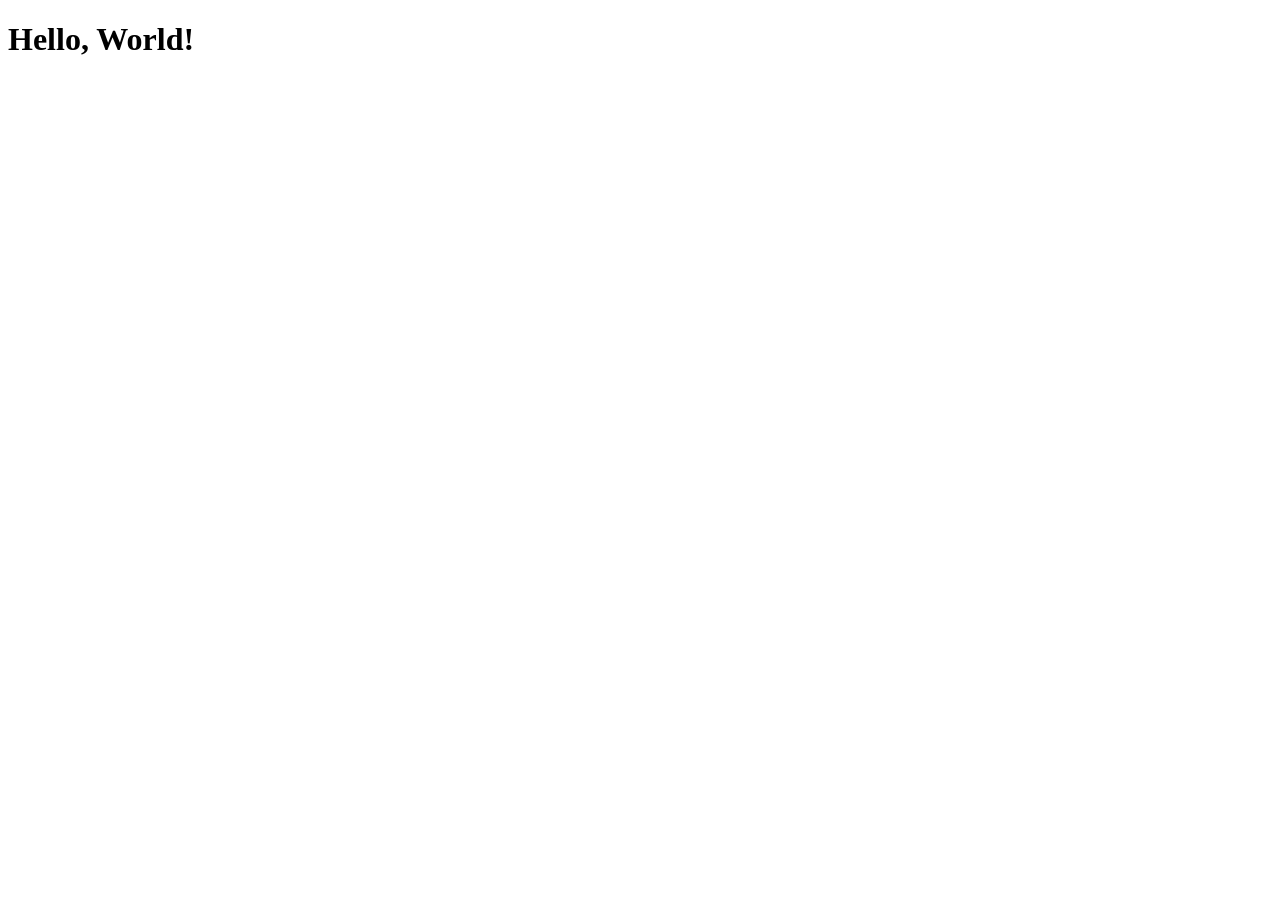
==== index.html @ c6763677 "commit" ====
<!DOCTYPE html>
<html lang="en">
<head>
    <meta charset="UTF-8">
    <meta name="viewport" content="width=device-width, initial-scale=1.0">
    <title>Document</title>
</head>
<body>

    <h1>Hello, World!</h1>
    
</body>
</html>
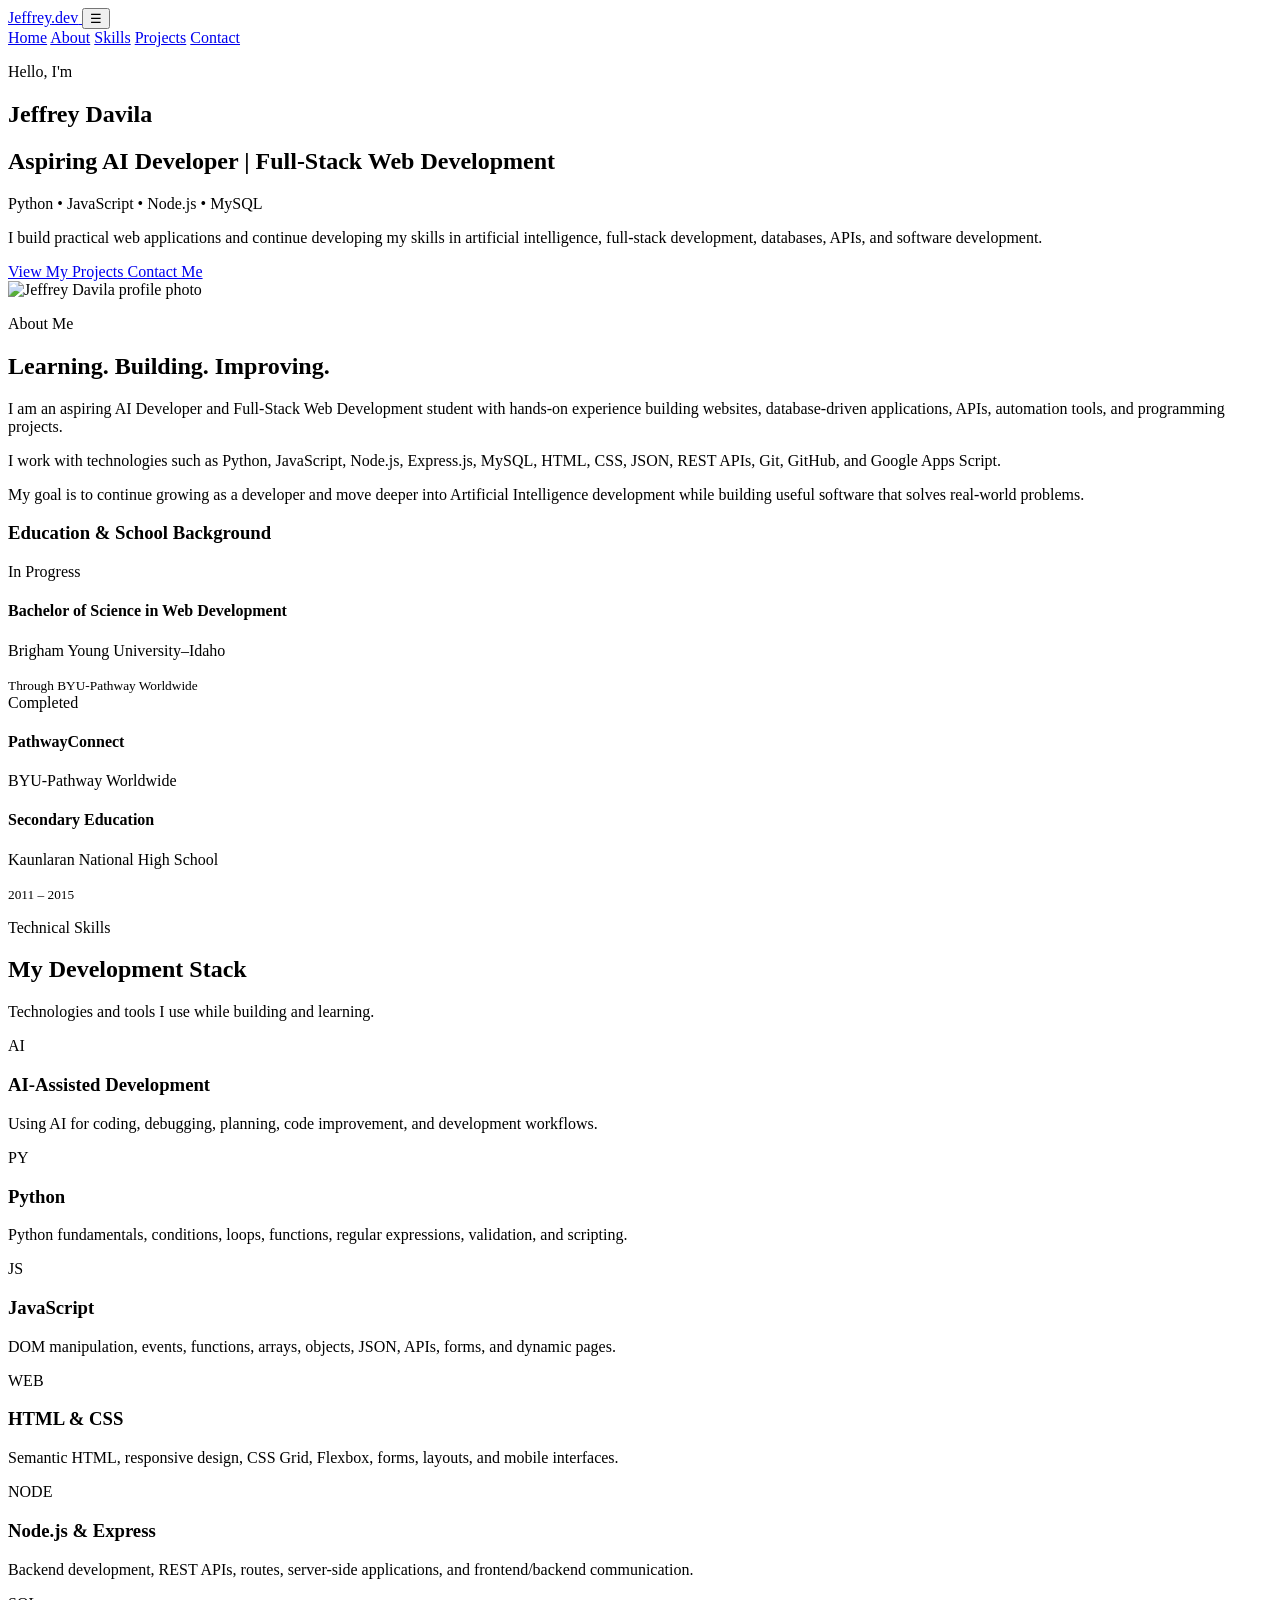
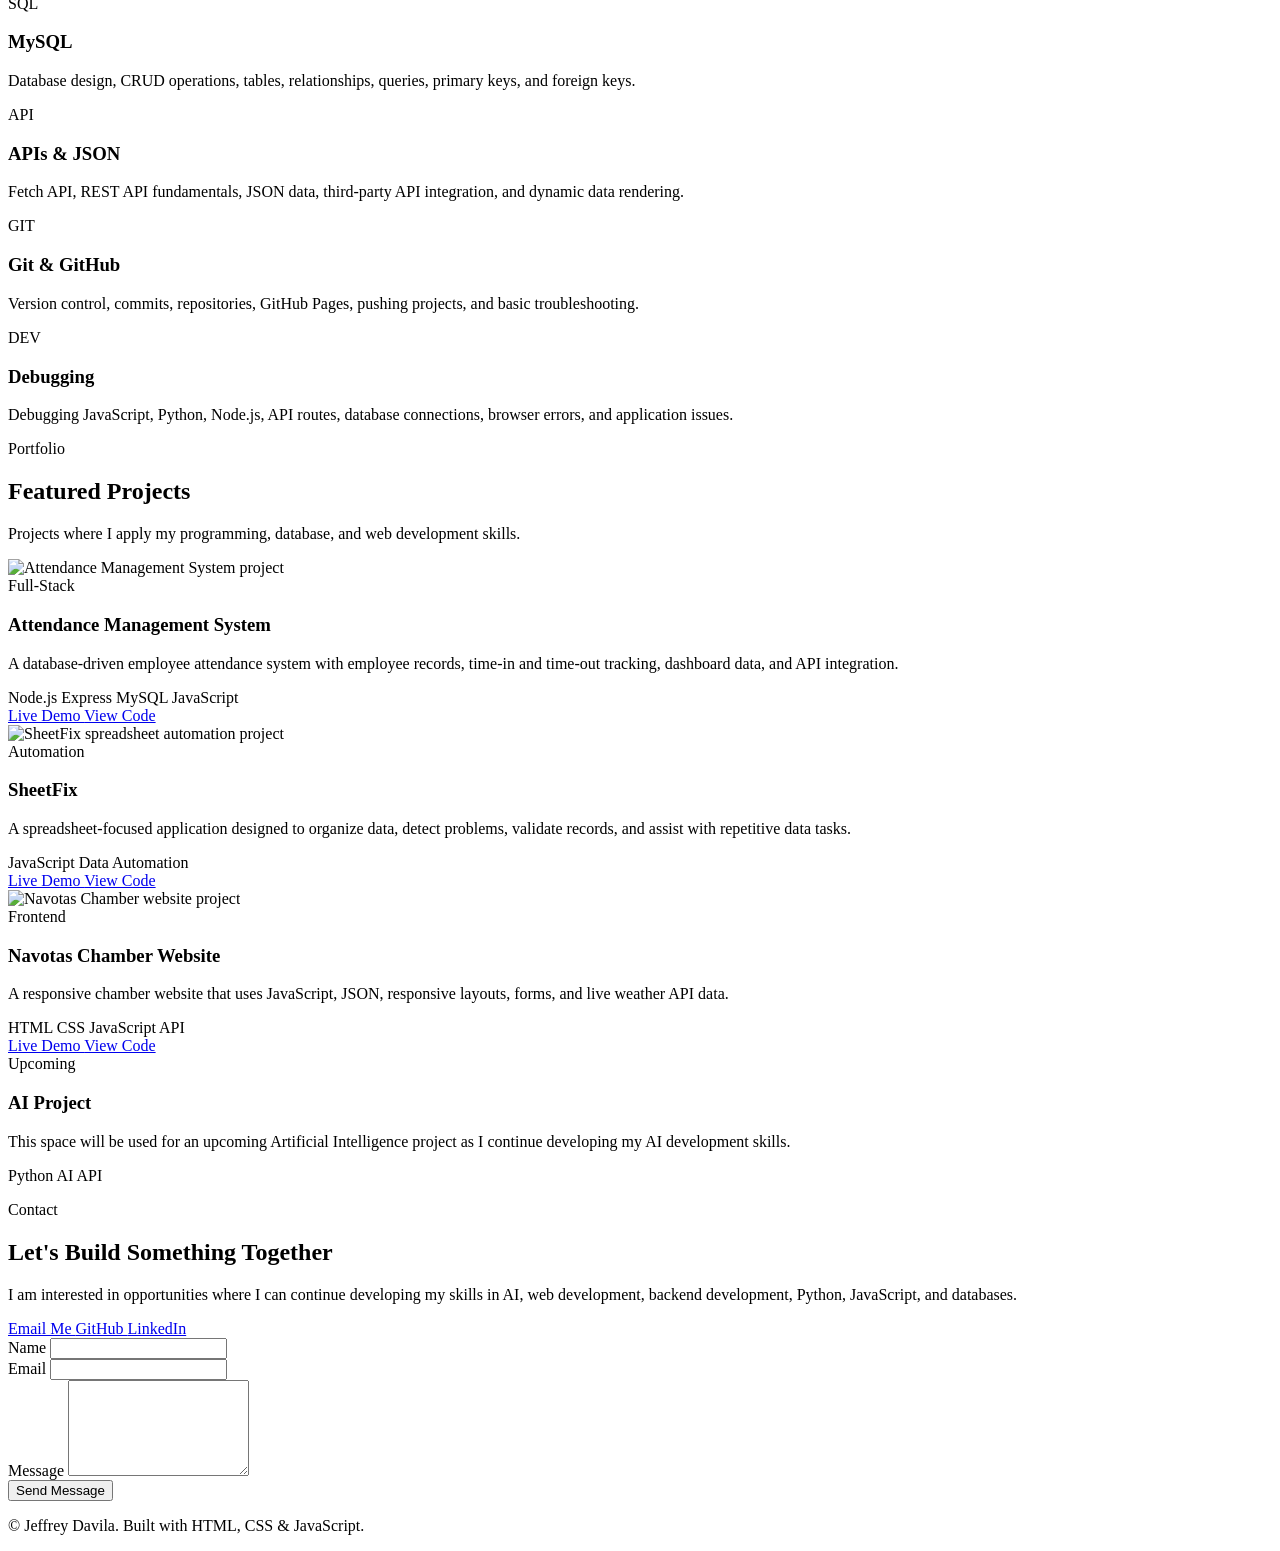
==== commit c5303d04: "Add initial MyProfile portfolio" ====
--- a/index.html
+++ b/index.html
@@ -3,11 +3,762 @@
 <head>
     <meta charset="UTF-8">
     <meta name="viewport" content="width=device-width, initial-scale=1.0">
-    <title>Document</title>
+
+    <title>Jeffrey Davila | AI & Full-Stack Developer Portfolio</title>
+
+    <meta
+        name="description"
+        content="Portfolio of Jeffrey Davila, an aspiring AI Developer and Full-Stack Web Developer working with Python, JavaScript, Node.js, and MySQL."
+    >
+
+    <meta name="author" content="Jeffrey Davila">
+
+    <link rel="stylesheet" href="styles/styles.css">
 </head>
+
 <body>
 
-    <h1>Hello, World!</h1>
-    
+    <!-- HEADER -->
+    <header class="site-header">
+        <div class="container nav-container">
+
+            <a href="#home" class="logo">
+                Jeffrey<span>.dev</span>
+            </a>
+
+            <button
+                class="menu-button"
+                id="menuButton"
+                aria-label="Open navigation menu"
+                aria-expanded="false"
+            >
+                ☰
+            </button>
+
+            <nav class="main-navigation" id="mainNavigation">
+                <a href="#home">Home</a>
+                <a href="#about">About</a>
+                <a href="#skills">Skills</a>
+                <a href="#projects">Projects</a>
+                <a href="#contact">Contact</a>
+            </nav>
+
+        </div>
+    </header>
+
+
+    <main>
+
+        <!-- HOME -->
+        <section class="hero" id="home">
+
+            <div class="container hero-container">
+
+                <div class="hero-content">
+
+                    <p class="hero-label">
+                        Hello, I'm
+                    </p>
+
+                    <h1>
+                        Jeffrey Davila
+                    </h1>
+
+                    <h2>
+                        Aspiring AI Developer
+                        <span>|</span>
+                        Full-Stack Web Development
+                    </h2>
+
+                    <p class="tech-headline">
+                        Python • JavaScript • Node.js • MySQL
+                    </p>
+
+                    <p class="hero-description">
+                        I build practical web applications and continue developing
+                        my skills in artificial intelligence, full-stack development,
+                        databases, APIs, and software development.
+                    </p>
+
+                    <div class="hero-buttons">
+
+                        <a href="#projects" class="btn btn-primary">
+                            View My Projects
+                        </a>
+
+                        <a href="#contact" class="btn btn-secondary">
+                            Contact Me
+                        </a>
+
+                    </div>
+
+                </div>
+
+
+                <div class="hero-image">
+
+                    <div class="profile-card">
+
+                        <img
+                            src="images/profile.webp"
+                            alt="Jeffrey Davila profile photo"
+                        >
+
+                    </div>
+
+                </div>
+
+            </div>
+
+        </section>
+
+
+        <!-- ABOUT -->
+        <section class="section" id="about">
+
+            <div class="container">
+
+                <div class="section-heading">
+
+                    <p class="section-label">
+                        About Me
+                    </p>
+
+                    <h2>
+                        Learning. Building. Improving.
+                    </h2>
+
+                </div>
+
+
+                <div class="about-grid">
+
+                    <div class="about-content">
+
+                        <p>
+                            I am an aspiring AI Developer and Full-Stack Web
+                            Development student with hands-on experience building
+                            websites, database-driven applications, APIs, automation
+                            tools, and programming projects.
+                        </p>
+
+                        <p>
+                            I work with technologies such as Python, JavaScript,
+                            Node.js, Express.js, MySQL, HTML, CSS, JSON, REST APIs,
+                            Git, GitHub, and Google Apps Script.
+                        </p>
+
+                        <p>
+                            My goal is to continue growing as a developer and move
+                            deeper into Artificial Intelligence development while
+                            building useful software that solves real-world problems.
+                        </p>
+
+                    </div>
+
+
+                    <!-- EDUCATION / SCHOOL BACKGROUND -->
+                    <div class="education-card">
+
+                        <h3>
+                            Education & School Background
+                        </h3>
+
+
+                        <article class="education-item">
+
+                            <span class="education-status">
+                                In Progress
+                            </span>
+
+                            <h4>
+                                Bachelor of Science in Web Development
+                            </h4>
+
+                            <p>
+                                Brigham Young University–Idaho
+                            </p>
+
+                            <small>
+                                Through BYU-Pathway Worldwide
+                            </small>
+
+                        </article>
+
+
+                        <article class="education-item">
+
+                            <span class="education-status completed">
+                                Completed
+                            </span>
+
+                            <h4>
+                                PathwayConnect
+                            </h4>
+
+                            <p>
+                                BYU-Pathway Worldwide
+                            </p>
+
+                        </article>
+
+
+                        <article class="education-item">
+
+                            <h4>
+                                Secondary Education
+                            </h4>
+
+                            <p>
+                                Kaunlaran National High School
+                            </p>
+
+                            <small>
+                                2011 – 2015
+                            </small>
+
+                        </article>
+
+                    </div>
+
+                </div>
+
+            </div>
+
+        </section>
+
+
+        <!-- SKILLS -->
+        <section class="section skills-section" id="skills">
+
+            <div class="container">
+
+                <div class="section-heading">
+
+                    <p class="section-label">
+                        Technical Skills
+                    </p>
+
+                    <h2>
+                        My Development Stack
+                    </h2>
+
+                    <p>
+                        Technologies and tools I use while building and learning.
+                    </p>
+
+                </div>
+
+
+                <div class="skills-grid">
+
+
+                    <article class="skill-card">
+
+                        <div class="skill-icon">
+                            AI
+                        </div>
+
+                        <h3>
+                            AI-Assisted Development
+                        </h3>
+
+                        <p>
+                            Using AI for coding, debugging, planning,
+                            code improvement, and development workflows.
+                        </p>
+
+                    </article>
+
+
+                    <article class="skill-card">
+
+                        <div class="skill-icon">
+                            PY
+                        </div>
+
+                        <h3>
+                            Python
+                        </h3>
+
+                        <p>
+                            Python fundamentals, conditions, loops,
+                            functions, regular expressions, validation,
+                            and scripting.
+                        </p>
+
+                    </article>
+
+
+                    <article class="skill-card">
+
+                        <div class="skill-icon">
+                            JS
+                        </div>
+
+                        <h3>
+                            JavaScript
+                        </h3>
+
+                        <p>
+                            DOM manipulation, events, functions, arrays,
+                            objects, JSON, APIs, forms, and dynamic pages.
+                        </p>
+
+                    </article>
+
+
+                    <article class="skill-card">
+
+                        <div class="skill-icon">
+                            WEB
+                        </div>
+
+                        <h3>
+                            HTML & CSS
+                        </h3>
+
+                        <p>
+                            Semantic HTML, responsive design, CSS Grid,
+                            Flexbox, forms, layouts, and mobile interfaces.
+                        </p>
+
+                    </article>
+
+
+                    <article class="skill-card">
+
+                        <div class="skill-icon">
+                            NODE
+                        </div>
+
+                        <h3>
+                            Node.js & Express
+                        </h3>
+
+                        <p>
+                            Backend development, REST APIs, routes,
+                            server-side applications, and frontend/backend
+                            communication.
+                        </p>
+
+                    </article>
+
+
+                    <article class="skill-card">
+
+                        <div class="skill-icon">
+                            SQL
+                        </div>
+
+                        <h3>
+                            MySQL
+                        </h3>
+
+                        <p>
+                            Database design, CRUD operations, tables,
+                            relationships, queries, primary keys, and
+                            foreign keys.
+                        </p>
+
+                    </article>
+
+
+                    <article class="skill-card">
+
+                        <div class="skill-icon">
+                            API
+                        </div>
+
+                        <h3>
+                            APIs & JSON
+                        </h3>
+
+                        <p>
+                            Fetch API, REST API fundamentals,
+                            JSON data, third-party API integration,
+                            and dynamic data rendering.
+                        </p>
+
+                    </article>
+
+
+                    <article class="skill-card">
+
+                        <div class="skill-icon">
+                            GIT
+                        </div>
+
+                        <h3>
+                            Git & GitHub
+                        </h3>
+
+                        <p>
+                            Version control, commits, repositories,
+                            GitHub Pages, pushing projects, and
+                            basic troubleshooting.
+                        </p>
+
+                    </article>
+
+
+                    <article class="skill-card">
+
+                        <div class="skill-icon">
+                            DEV
+                        </div>
+
+                        <h3>
+                            Debugging
+                        </h3>
+
+                        <p>
+                            Debugging JavaScript, Python, Node.js,
+                            API routes, database connections,
+                            browser errors, and application issues.
+                        </p>
+
+                    </article>
+
+                </div>
+
+            </div>
+
+        </section>
+
+
+        <!-- PROJECTS -->
+        <section class="section" id="projects">
+
+            <div class="container">
+
+                <div class="section-heading">
+
+                    <p class="section-label">
+                        Portfolio
+                    </p>
+
+                    <h2>
+                        Featured Projects
+                    </h2>
+
+                    <p>
+                        Projects where I apply my programming,
+                        database, and web development skills.
+                    </p>
+
+                </div>
+
+
+                <div class="projects-grid">
+
+
+                    <article class="project-card">
+
+                        <div class="project-image">
+
+                            <img
+                                src="images/projects/attendance.webp"
+                                alt="Attendance Management System project"
+                            >
+
+                        </div>
+
+                        <div class="project-content">
+
+                            <span class="project-type">
+                                Full-Stack
+                            </span>
+
+                            <h3>
+                                Attendance Management System
+                            </h3>
+
+                            <p>
+                                A database-driven employee attendance system
+                                with employee records, time-in and time-out
+                                tracking, dashboard data, and API integration.
+                            </p>
+
+                            <div class="project-tech">
+                                <span>Node.js</span>
+                                <span>Express</span>
+                                <span>MySQL</span>
+                                <span>JavaScript</span>
+                            </div>
+
+                            <div class="project-links">
+                                <a href="#" class="project-link">
+                                    Live Demo
+                                </a>
+
+                                <a href="#" class="project-link">
+                                    View Code
+                                </a>
+                            </div>
+
+                        </div>
+
+                    </article>
+
+
+                    <article class="project-card">
+
+                        <div class="project-image">
+
+                            <img
+                                src="images/projects/sheetfix.webp"
+                                alt="SheetFix spreadsheet automation project"
+                            >
+
+                        </div>
+
+                        <div class="project-content">
+
+                            <span class="project-type">
+                                Automation
+                            </span>
+
+                            <h3>
+                                SheetFix
+                            </h3>
+
+                            <p>
+                                A spreadsheet-focused application designed
+                                to organize data, detect problems, validate
+                                records, and assist with repetitive data tasks.
+                            </p>
+
+                            <div class="project-tech">
+                                <span>JavaScript</span>
+                                <span>Data</span>
+                                <span>Automation</span>
+                            </div>
+
+                            <div class="project-links">
+                                <a href="#" class="project-link">
+                                    Live Demo
+                                </a>
+
+                                <a href="#" class="project-link">
+                                    View Code
+                                </a>
+                            </div>
+
+                        </div>
+
+                    </article>
+
+
+                    <article class="project-card">
+
+                        <div class="project-image">
+
+                            <img
+                                src="images/projects/chamber.webp"
+                                alt="Navotas Chamber website project"
+                            >
+
+                        </div>
+
+                        <div class="project-content">
+
+                            <span class="project-type">
+                                Frontend
+                            </span>
+
+                            <h3>
+                                Navotas Chamber Website
+                            </h3>
+
+                            <p>
+                                A responsive chamber website that uses
+                                JavaScript, JSON, responsive layouts,
+                                forms, and live weather API data.
+                            </p>
+
+                            <div class="project-tech">
+                                <span>HTML</span>
+                                <span>CSS</span>
+                                <span>JavaScript</span>
+                                <span>API</span>
+                            </div>
+
+                            <div class="project-links">
+                                <a href="#" class="project-link">
+                                    Live Demo
+                                </a>
+
+                                <a href="#" class="project-link">
+                                    View Code
+                                </a>
+                            </div>
+
+                        </div>
+
+                    </article>
+
+
+                    <!-- FUTURE AI PROJECT -->
+                    <article class="project-card future-project">
+
+                        <div class="project-content">
+
+                            <span class="project-type">
+                                Upcoming
+                            </span>
+
+                            <h3>
+                                AI Project
+                            </h3>
+
+                            <p>
+                                This space will be used for an upcoming
+                                Artificial Intelligence project as I continue
+                                developing my AI development skills.
+                            </p>
+
+                            <div class="project-tech">
+                                <span>Python</span>
+                                <span>AI</span>
+                                <span>API</span>
+                            </div>
+
+                        </div>
+
+                    </article>
+
+                </div>
+
+            </div>
+
+        </section>
+
+
+        <!-- CONTACT -->
+        <section class="section contact-section" id="contact">
+
+            <div class="container">
+
+                <div class="contact-container">
+
+                    <div class="contact-info">
+
+                        <p class="section-label">
+                            Contact
+                        </p>
+
+                        <h2>
+                            Let's Build Something Together
+                        </h2>
+
+                        <p>
+                            I am interested in opportunities where I can
+                            continue developing my skills in AI,
+                            web development, backend development,
+                            Python, JavaScript, and databases.
+                        </p>
+
+                        <div class="contact-links">
+
+                            <a href="mailto:your-email@example.com">
+                                Email Me
+                            </a>
+
+                            <a href="#" target="_blank" rel="noopener">
+                                GitHub
+                            </a>
+
+                            <a href="#" target="_blank" rel="noopener">
+                                LinkedIn
+                            </a>
+
+                        </div>
+
+                    </div>
+
+
+                    <form class="contact-form" id="contactForm">
+
+                        <div class="form-group">
+
+                            <label for="name">
+                                Name
+                            </label>
+
+                            <input
+                                type="text"
+                                id="name"
+                                name="name"
+                                required
+                            >
+
+                        </div>
+
+
+                        <div class="form-group">
+
+                            <label for="email">
+                                Email
+                            </label>
+
+                            <input
+                                type="email"
+                                id="email"
+                                name="email"
+                                required
+                            >
+
+                        </div>
+
+
+                        <div class="form-group">
+
+                            <label for="message">
+                                Message
+                            </label>
+
+                            <textarea
+                                id="message"
+                                name="message"
+                                rows="6"
+                                required
+                            ></textarea>
+
+                        </div>
+
+
+                        <button type="submit" class="btn btn-primary">
+                            Send Message
+                        </button>
+
+                    </form>
+
+                </div>
+
+            </div>
+
+        </section>
+
+    </main>
+
+
+    <!-- FOOTER -->
+    <footer class="site-footer">
+
+        <div class="container footer-container">
+
+            <p>
+                © <span id="currentYear"></span> Jeffrey Davila.
+                Built with HTML, CSS & JavaScript.
+            </p>
+
+        </div>
+
+    </footer>
+
+
+    <script src="scripts/main.js"></script>
+
 </body>
 </html>
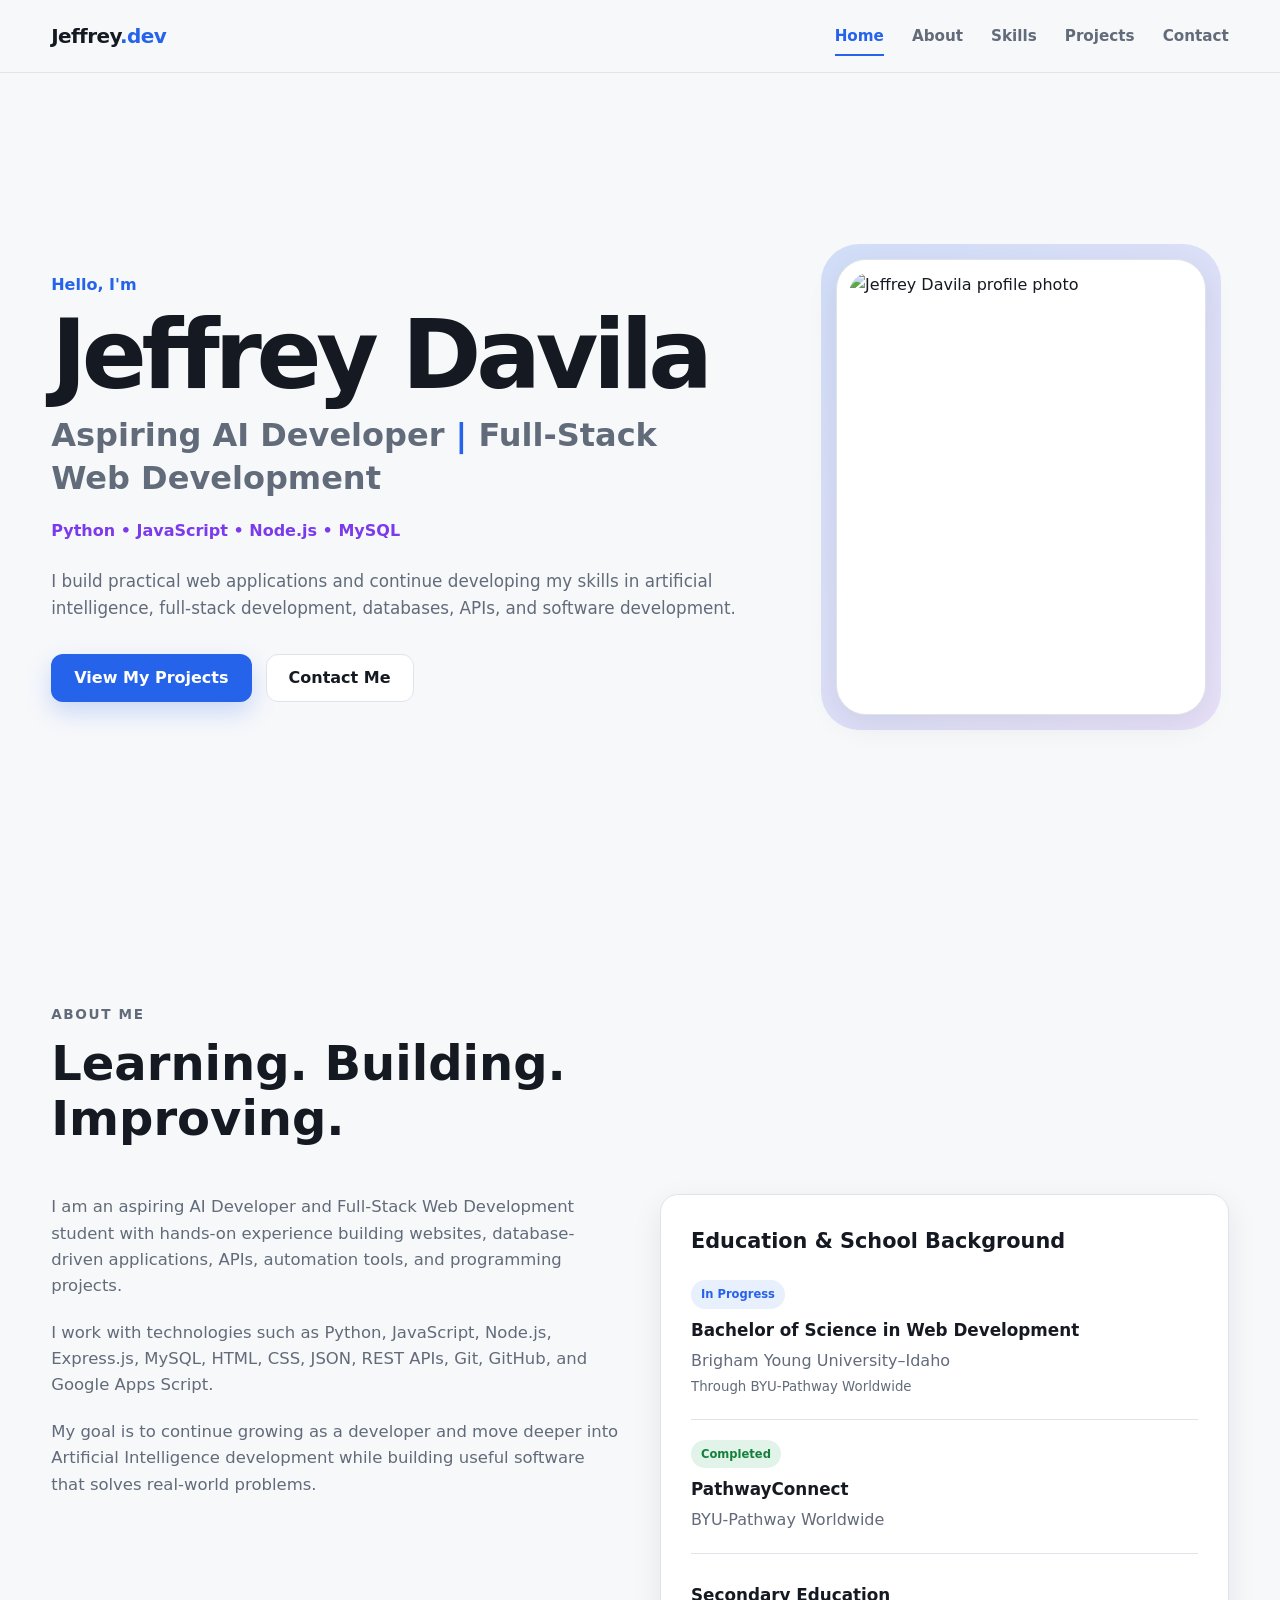
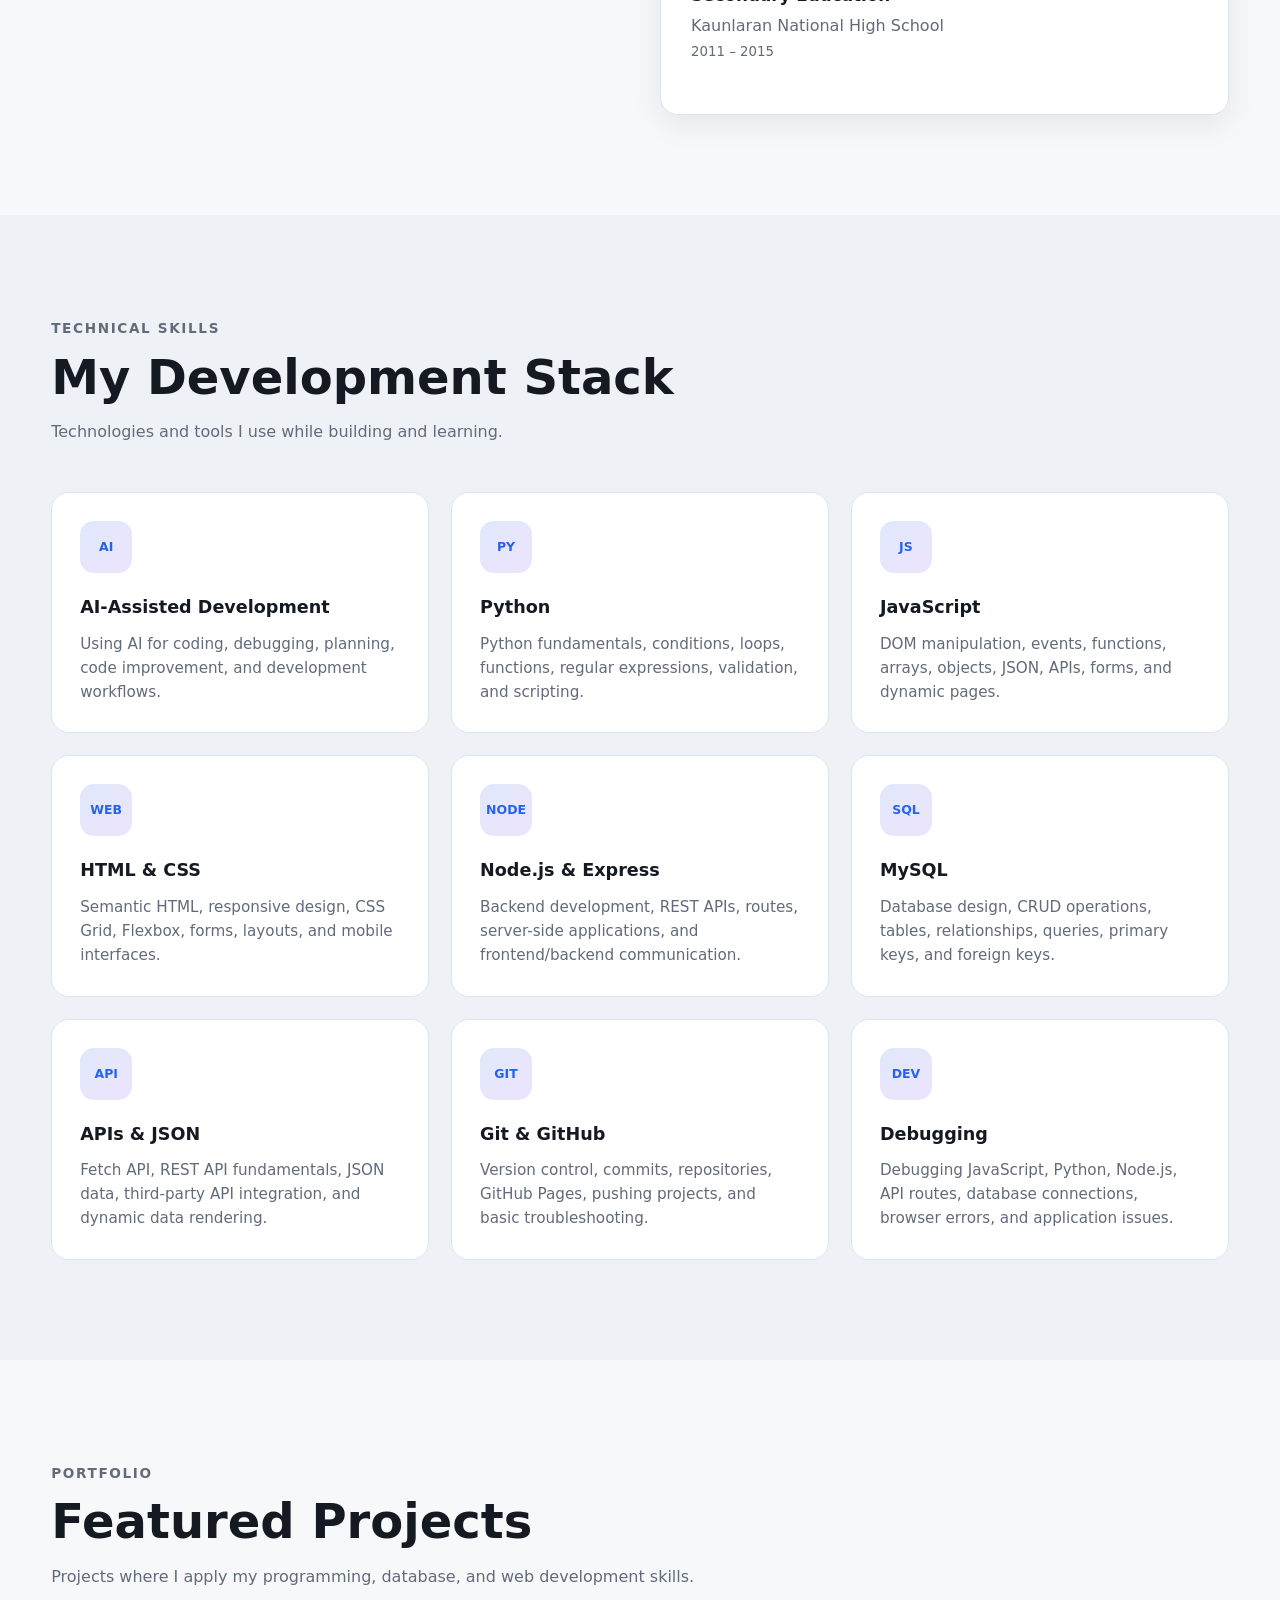
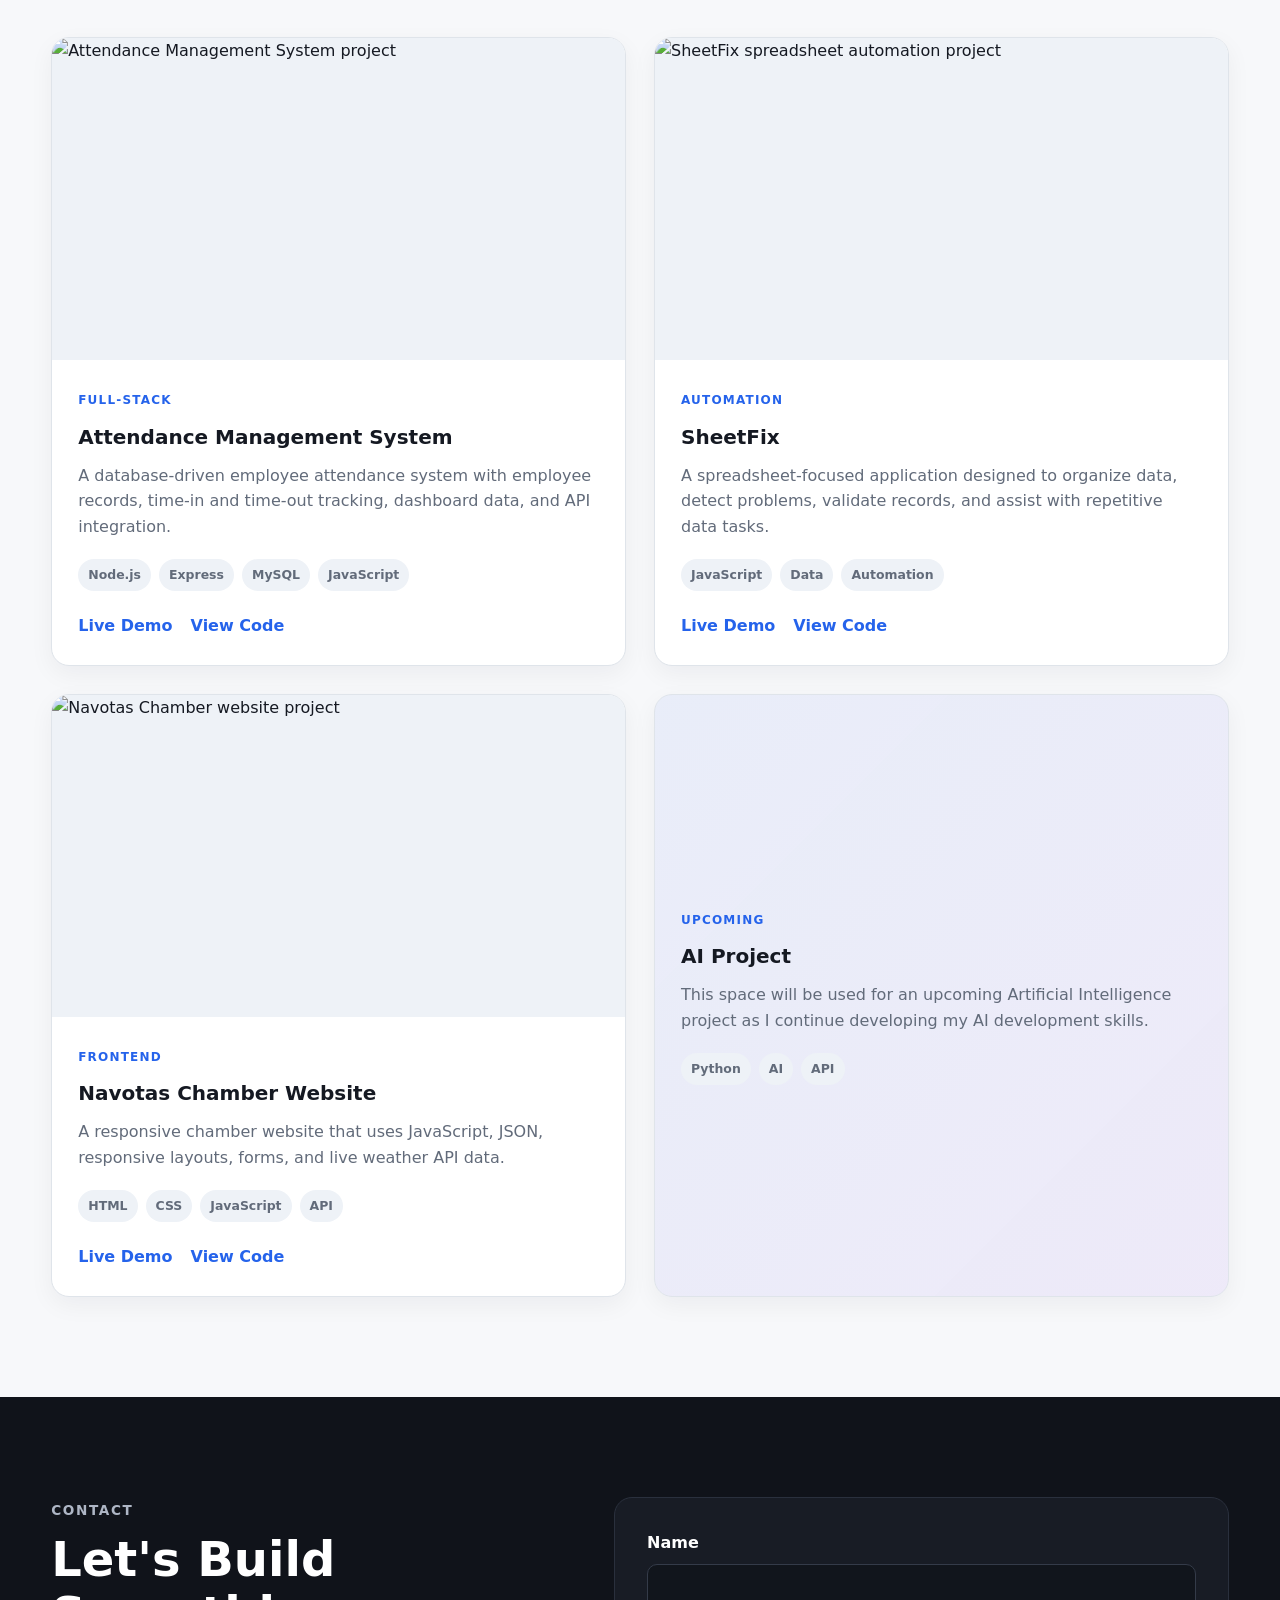
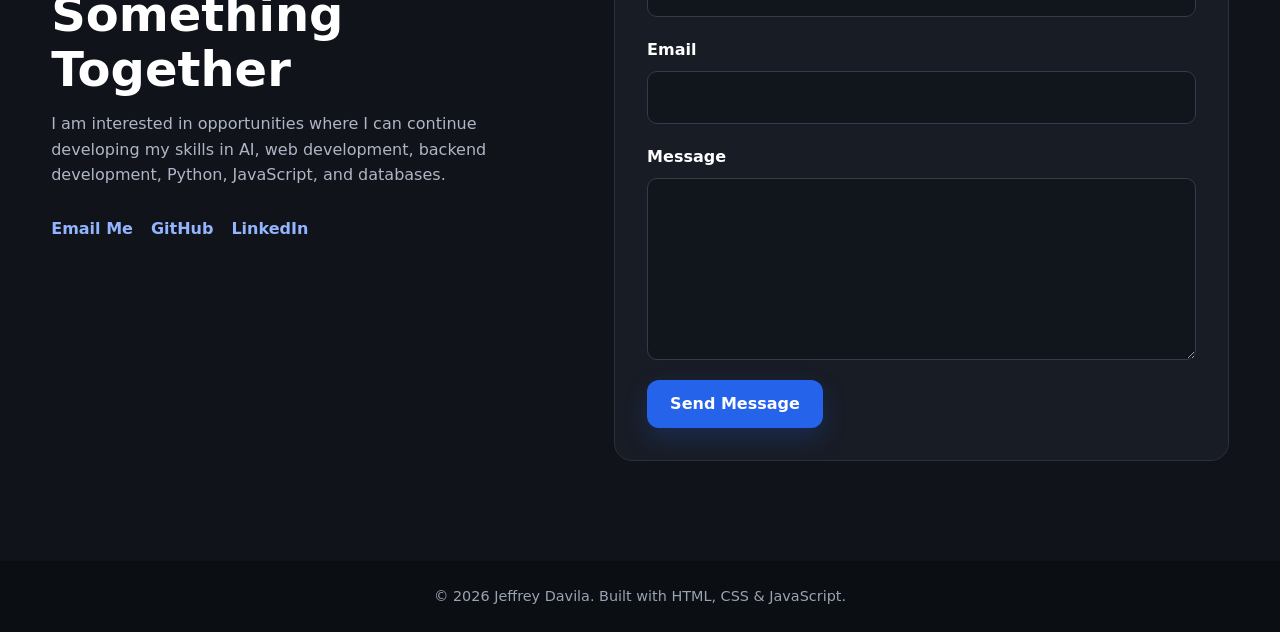
==== commit c72ed501: "Update portfolio homepage" ====
--- a/index.html
+++ b/index.html
@@ -100,7 +100,7 @@
                     <div class="profile-card">
 
                         <img
-                            src="images/profile.webp"
+                            src="images/myprofile.webp"
                             alt="Jeffrey Davila profile photo"
                         >
 
--- a/styles/styles.css
+++ b/styles/styles.css
@@ -0,0 +1,945 @@
+/* =========================================
+   MYPROFILE PORTFOLIO
+   Jeffrey Davila
+   ========================================= */
+
+:root {
+    --bg: #f7f8fa;
+    --surface: #ffffff;
+    --surface-soft: #eef2f7;
+
+    --text: #151922;
+    --text-soft: #626b7a;
+
+    --primary: #2563eb;
+    --primary-dark: #1d4ed8;
+    --accent: #7c3aed;
+
+    --border: #dfe4ea;
+
+    --shadow:
+        0 10px 30px rgba(15, 23, 42, 0.08);
+
+    --radius: 18px;
+
+    --max-width: 1180px;
+}
+
+
+/* =========================================
+   RESET
+   ========================================= */
+
+* {
+    box-sizing: border-box;
+    margin: 0;
+    padding: 0;
+}
+
+html {
+    scroll-behavior: smooth;
+}
+
+body {
+    font-family:
+        Inter,
+        system-ui,
+        -apple-system,
+        BlinkMacSystemFont,
+        "Segoe UI",
+        sans-serif;
+
+    background: var(--bg);
+    color: var(--text);
+    line-height: 1.6;
+}
+
+img {
+    display: block;
+    max-width: 100%;
+}
+
+a {
+    color: inherit;
+    text-decoration: none;
+}
+
+button,
+input,
+textarea {
+    font: inherit;
+}
+
+
+/* =========================================
+   GLOBAL
+   ========================================= */
+
+.container {
+    width: min(92%, var(--max-width));
+    margin-inline: auto;
+}
+
+.section {
+    padding: 100px 0;
+}
+
+.section-heading {
+    max-width: 720px;
+    margin-bottom: 48px;
+}
+
+.section-label {
+    display: inline-block;
+    margin-bottom: 10px;
+
+    color: var(--primary);
+
+    font-size: 0.85rem;
+    font-weight: 800;
+
+    letter-spacing: 0.12em;
+    text-transform: uppercase;
+}
+
+.section-heading h2,
+.contact-info h2 {
+    margin-bottom: 14px;
+
+    font-size: clamp(2rem, 4vw, 3rem);
+    line-height: 1.15;
+}
+
+.section-heading p,
+.contact-info p {
+    color: var(--text-soft);
+}
+
+
+/* =========================================
+   HEADER
+   ========================================= */
+
+.site-header {
+    position: sticky;
+    top: 0;
+    z-index: 1000;
+
+    background:
+        rgba(247, 248, 250, 0.92);
+
+    border-bottom: 1px solid var(--border);
+
+    backdrop-filter: blur(12px);
+}
+
+.nav-container {
+    min-height: 72px;
+
+    display: flex;
+    align-items: center;
+    justify-content: space-between;
+}
+
+.logo {
+    font-size: 1.25rem;
+    font-weight: 900;
+    letter-spacing: -0.03em;
+}
+
+.logo span {
+    color: var(--primary);
+}
+
+.main-navigation {
+    display: flex;
+    align-items: center;
+    gap: 28px;
+}
+
+.main-navigation a {
+    position: relative;
+
+    color: var(--text-soft);
+
+    font-size: 0.95rem;
+    font-weight: 700;
+
+    transition: 0.25s ease;
+}
+
+.main-navigation a:hover,
+.main-navigation a.active {
+    color: var(--primary);
+}
+
+.main-navigation a::after {
+    content: "";
+
+    position: absolute;
+    left: 0;
+    bottom: -8px;
+
+    width: 0;
+    height: 2px;
+
+    background: var(--primary);
+
+    transition: width 0.25s ease;
+}
+
+.main-navigation a:hover::after,
+.main-navigation a.active::after {
+    width: 100%;
+}
+
+.menu-button {
+    display: none;
+
+    border: 0;
+    background: transparent;
+
+    color: var(--text);
+
+    font-size: 1.8rem;
+
+    cursor: pointer;
+}
+
+
+/* =========================================
+   HERO
+   ========================================= */
+
+.hero {
+    min-height: calc(100vh - 72px);
+
+    display: flex;
+    align-items: center;
+
+    padding: 80px 0;
+}
+
+.hero-container {
+    display: grid;
+    grid-template-columns: 1.25fr 0.75fr;
+
+    align-items: center;
+    gap: 70px;
+}
+
+.hero-label {
+    margin-bottom: 10px;
+
+    color: var(--primary);
+
+    font-weight: 800;
+}
+
+.hero-content h1 {
+    margin-bottom: 12px;
+
+    font-size: clamp(3rem, 8vw, 6rem);
+    line-height: 0.98;
+
+    letter-spacing: -0.055em;
+}
+
+.hero-content h2 {
+    max-width: 800px;
+
+    color: var(--text-soft);
+
+    font-size: clamp(1.25rem, 3vw, 2rem);
+    line-height: 1.35;
+}
+
+.hero-content h2 span {
+    color: var(--primary);
+}
+
+.tech-headline {
+    margin-top: 18px;
+
+    color: var(--accent);
+
+    font-weight: 800;
+}
+
+.hero-description {
+    max-width: 700px;
+    margin-top: 24px;
+
+    color: var(--text-soft);
+
+    font-size: 1.05rem;
+}
+
+.hero-buttons {
+    display: flex;
+    flex-wrap: wrap;
+    gap: 14px;
+
+    margin-top: 32px;
+}
+
+
+/* =========================================
+   BUTTONS
+   ========================================= */
+
+.btn {
+    min-height: 48px;
+
+    display: inline-flex;
+    align-items: center;
+    justify-content: center;
+
+    padding: 0 22px;
+
+    border: 1px solid transparent;
+    border-radius: 12px;
+
+    font-weight: 800;
+
+    transition:
+        transform 0.2s ease,
+        box-shadow 0.2s ease,
+        background 0.2s ease;
+}
+
+.btn:hover {
+    transform: translateY(-2px);
+}
+
+.btn-primary {
+    background: var(--primary);
+    color: white;
+
+    box-shadow:
+        0 10px 25px rgba(37, 99, 235, 0.22);
+}
+
+.btn-primary:hover {
+    background: var(--primary-dark);
+}
+
+.btn-secondary {
+    background: var(--surface);
+    border-color: var(--border);
+}
+
+.btn-secondary:hover {
+    box-shadow: var(--shadow);
+}
+
+
+/* =========================================
+   PROFILE
+   ========================================= */
+
+.hero-image {
+    display: flex;
+    justify-content: center;
+}
+
+.profile-card {
+    position: relative;
+
+    width: min(100%, 370px);
+
+    padding: 12px;
+
+    border: 1px solid var(--border);
+    border-radius: 30px;
+
+    background: var(--surface);
+
+    box-shadow: var(--shadow);
+}
+
+.profile-card::before {
+    content: "";
+
+    position: absolute;
+    inset: -16px;
+    z-index: -1;
+
+    border-radius: 38px;
+
+    background:
+        linear-gradient(
+            135deg,
+            rgba(37, 99, 235, 0.18),
+            rgba(124, 58, 237, 0.12)
+        );
+}
+
+.profile-card img {
+    width: 100%;
+    aspect-ratio: 4 / 5;
+
+    object-fit: cover;
+
+    border-radius: 22px;
+}
+
+
+/* =========================================
+   ABOUT
+   ========================================= */
+
+.about-grid {
+    display: grid;
+    grid-template-columns: 1fr 1fr;
+
+    gap: 40px;
+    align-items: start;
+}
+
+.about-content {
+    display: grid;
+    gap: 20px;
+}
+
+.about-content p {
+    color: var(--text-soft);
+
+    font-size: 1.03rem;
+}
+
+.education-card {
+    padding: 30px;
+
+    background: var(--surface);
+
+    border: 1px solid var(--border);
+    border-radius: var(--radius);
+
+    box-shadow: var(--shadow);
+}
+
+.education-card > h3 {
+    margin-bottom: 22px;
+
+    font-size: 1.3rem;
+}
+
+.education-item {
+    padding: 20px 0;
+
+    border-top: 1px solid var(--border);
+}
+
+.education-item:first-of-type {
+    border-top: 0;
+    padding-top: 0;
+}
+
+.education-item h4 {
+    margin: 8px 0 4px;
+
+    font-size: 1.05rem;
+}
+
+.education-item p {
+    color: var(--text-soft);
+}
+
+.education-item small {
+    color: var(--text-soft);
+}
+
+.education-status {
+    display: inline-block;
+
+    padding: 5px 10px;
+
+    border-radius: 999px;
+
+    background: rgba(37, 99, 235, 0.1);
+    color: var(--primary);
+
+    font-size: 0.72rem;
+    font-weight: 800;
+}
+
+.education-status.completed {
+    background: rgba(22, 163, 74, 0.12);
+    color: #15803d;
+}
+
+
+/* =========================================
+   SKILLS
+   ========================================= */
+
+.skills-section {
+    background: var(--surface-soft);
+}
+
+.skills-grid {
+    display: grid;
+    grid-template-columns:
+        repeat(3, minmax(0, 1fr));
+
+    gap: 22px;
+}
+
+.skill-card {
+    padding: 28px;
+
+    background: var(--surface);
+
+    border: 1px solid var(--border);
+    border-radius: var(--radius);
+
+    transition:
+        transform 0.25s ease,
+        box-shadow 0.25s ease,
+        border-color 0.25s ease;
+}
+
+.skill-card:hover {
+    transform: translateY(-5px);
+
+    border-color: rgba(37, 99, 235, 0.4);
+
+    box-shadow: var(--shadow);
+}
+
+.skill-icon {
+    width: 52px;
+    height: 52px;
+
+    display: grid;
+    place-items: center;
+
+    margin-bottom: 20px;
+
+    border-radius: 14px;
+
+    background:
+        linear-gradient(
+            135deg,
+            rgba(37, 99, 235, 0.14),
+            rgba(124, 58, 237, 0.14)
+        );
+
+    color: var(--primary);
+
+    font-size: 0.78rem;
+    font-weight: 900;
+}
+
+.skill-card h3 {
+    margin-bottom: 10px;
+
+    font-size: 1.1rem;
+}
+
+.skill-card p {
+    color: var(--text-soft);
+
+    font-size: 0.95rem;
+}
+
+
+/* =========================================
+   PROJECTS
+   ========================================= */
+
+.projects-grid {
+    display: grid;
+    grid-template-columns:
+        repeat(2, minmax(0, 1fr));
+
+    gap: 28px;
+}
+
+.project-card {
+    overflow: hidden;
+
+    background: var(--surface);
+
+    border: 1px solid var(--border);
+    border-radius: var(--radius);
+
+    box-shadow:
+        0 8px 24px rgba(15, 23, 42, 0.05);
+
+    transition:
+        transform 0.25s ease,
+        box-shadow 0.25s ease;
+}
+
+.project-card:hover {
+    transform: translateY(-5px);
+
+    box-shadow: var(--shadow);
+}
+
+.project-image {
+    overflow: hidden;
+
+    background: var(--surface-soft);
+}
+
+.project-image img {
+    width: 100%;
+    aspect-ratio: 16 / 9;
+
+    object-fit: cover;
+
+    transition: transform 0.35s ease;
+}
+
+.project-card:hover .project-image img {
+    transform: scale(1.025);
+}
+
+.project-content {
+    padding: 26px;
+}
+
+.project-type {
+    display: inline-block;
+
+    margin-bottom: 10px;
+
+    color: var(--primary);
+
+    font-size: 0.75rem;
+    font-weight: 900;
+
+    text-transform: uppercase;
+    letter-spacing: 0.1em;
+}
+
+.project-content h3 {
+    margin-bottom: 10px;
+
+    font-size: 1.25rem;
+}
+
+.project-content p {
+    color: var(--text-soft);
+}
+
+.project-tech {
+    display: flex;
+    flex-wrap: wrap;
+    gap: 8px;
+
+    margin-top: 20px;
+}
+
+.project-tech span {
+    padding: 6px 10px;
+
+    background: var(--surface-soft);
+
+    border-radius: 999px;
+
+    color: var(--text-soft);
+
+    font-size: 0.78rem;
+    font-weight: 700;
+}
+
+.project-links {
+    display: flex;
+    gap: 18px;
+
+    margin-top: 22px;
+}
+
+.project-link {
+    color: var(--primary);
+
+    font-weight: 800;
+}
+
+.project-link:hover {
+    text-decoration: underline;
+}
+
+.future-project {
+    min-height: 300px;
+
+    display: flex;
+    align-items: center;
+
+    background:
+        linear-gradient(
+            135deg,
+            rgba(37, 99, 235, 0.07),
+            rgba(124, 58, 237, 0.08)
+        );
+}
+
+
+/* =========================================
+   CONTACT
+   ========================================= */
+
+.contact-section {
+    background: #10131a;
+    color: white;
+}
+
+.contact-container {
+    display: grid;
+    grid-template-columns: 0.9fr 1.1fr;
+
+    gap: 60px;
+    align-items: start;
+}
+
+.contact-info p {
+    color: #aeb6c5;
+}
+
+.contact-links {
+    display: flex;
+    flex-wrap: wrap;
+    gap: 18px;
+
+    margin-top: 28px;
+}
+
+.contact-links a {
+    color: #93b4ff;
+
+    font-weight: 800;
+}
+
+.contact-links a:hover {
+    color: white;
+}
+
+.contact-form {
+    padding: 32px;
+
+    background: #181c25;
+
+    border: 1px solid #2a303d;
+    border-radius: var(--radius);
+}
+
+.form-group {
+    display: grid;
+    gap: 8px;
+
+    margin-bottom: 20px;
+}
+
+.form-group label {
+    font-weight: 700;
+}
+
+.form-group input,
+.form-group textarea {
+    width: 100%;
+
+    padding: 13px 14px;
+
+    border: 1px solid #343b49;
+    border-radius: 10px;
+
+    background: #11151c;
+    color: white;
+
+    outline: none;
+}
+
+.form-group input:focus,
+.form-group textarea:focus {
+    border-color: #6592ff;
+
+    box-shadow:
+        0 0 0 3px rgba(37, 99, 235, 0.16);
+}
+
+.form-group textarea {
+    resize: vertical;
+}
+
+
+/* =========================================
+   FOOTER
+   ========================================= */
+
+.site-footer {
+    padding: 24px 0;
+
+    background: #0b0e13;
+    color: #9aa3b2;
+
+    text-align: center;
+}
+
+.footer-container {
+    font-size: 0.9rem;
+}
+
+
+/* =========================================
+   SCROLL ANIMATION
+   ========================================= */
+
+.reveal {
+    opacity: 0;
+    transform: translateY(24px);
+
+    transition:
+        opacity 0.6s ease,
+        transform 0.6s ease;
+}
+
+.reveal.visible {
+    opacity: 1;
+    transform: translateY(0);
+}
+
+
+/* =========================================
+   TABLET
+   ========================================= */
+
+@media (max-width: 900px) {
+
+    .hero-container,
+    .about-grid,
+    .contact-container {
+        grid-template-columns: 1fr;
+    }
+
+    .hero-content {
+        order: 1;
+    }
+
+    .hero-image {
+        order: 2;
+    }
+
+    .skills-grid {
+        grid-template-columns:
+            repeat(2, minmax(0, 1fr));
+    }
+
+    .projects-grid {
+        grid-template-columns: 1fr;
+    }
+
+    .hero-image {
+        justify-content: flex-start;
+    }
+
+    .profile-card {
+        max-width: 320px;
+    }
+}
+
+
+/* =========================================
+   MOBILE NAVIGATION
+   ========================================= */
+
+@media (max-width: 720px) {
+
+    .section {
+        padding: 75px 0;
+    }
+
+    .menu-button {
+        display: block;
+    }
+
+    .main-navigation {
+        position: absolute;
+
+        top: 72px;
+        left: 0;
+        right: 0;
+
+        display: none;
+        flex-direction: column;
+        align-items: stretch;
+
+        gap: 0;
+
+        padding: 12px 4% 18px;
+
+        background: var(--surface);
+
+        border-bottom: 1px solid var(--border);
+
+        box-shadow:
+            0 14px 30px rgba(15, 23, 42, 0.08);
+    }
+
+    .main-navigation.open {
+        display: flex;
+    }
+
+    .main-navigation a {
+        padding: 13px 4px;
+    }
+
+    .main-navigation a::after {
+        display: none;
+    }
+
+    .hero {
+        min-height: auto;
+
+        padding: 70px 0;
+    }
+
+    .hero-container {
+        gap: 45px;
+    }
+
+    .hero-content h1 {
+        font-size: clamp(2.7rem, 15vw, 4.5rem);
+    }
+
+    .hero-buttons {
+        flex-direction: column;
+    }
+
+    .btn {
+        width: 100%;
+    }
+
+    .skills-grid {
+        grid-template-columns: 1fr;
+    }
+
+    .contact-form {
+        padding: 24px;
+    }
+}
+
+
+/* =========================================
+   SMALL MOBILE
+   ========================================= */
+
+@media (max-width: 480px) {
+
+    .container {
+        width: min(90%, var(--max-width));
+    }
+
+    .hero-content h2 {
+        font-size: 1.2rem;
+    }
+
+    .education-card,
+    .skill-card,
+    .project-content {
+        padding: 22px;
+    }
+}
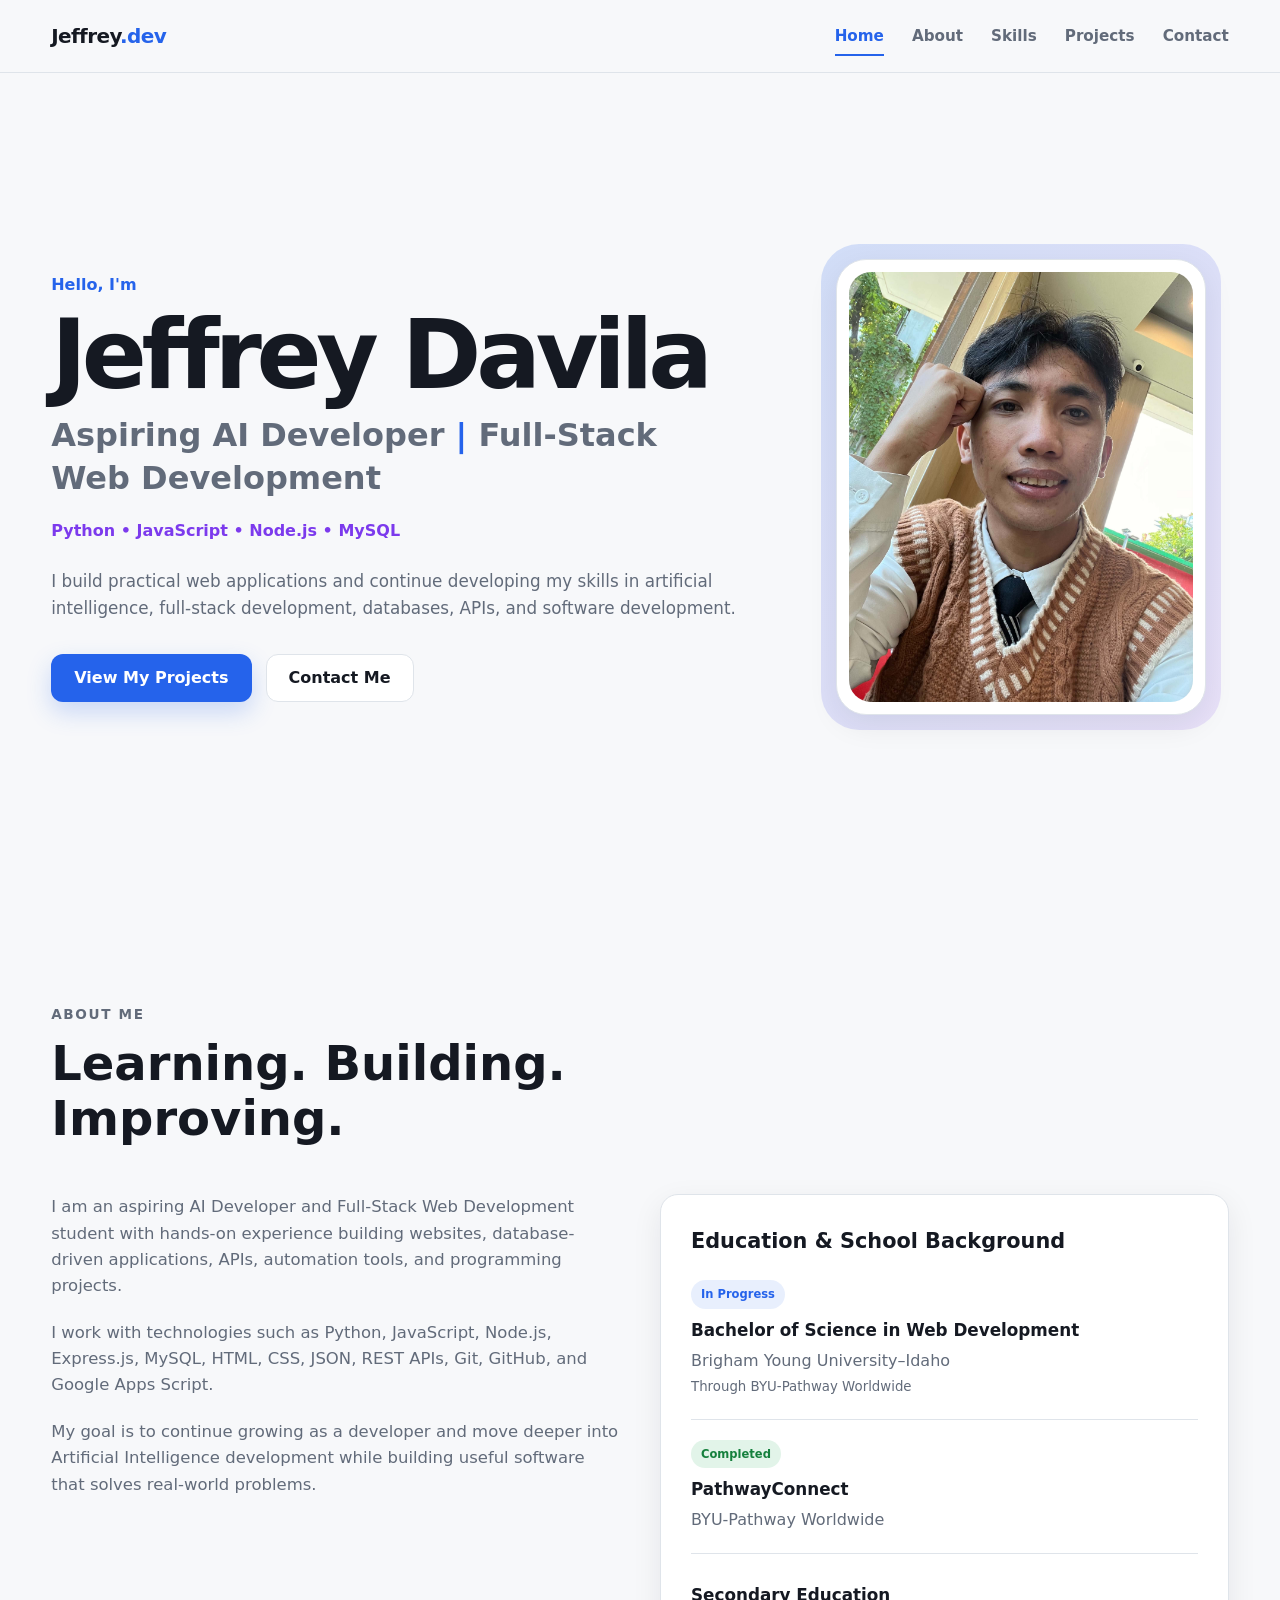
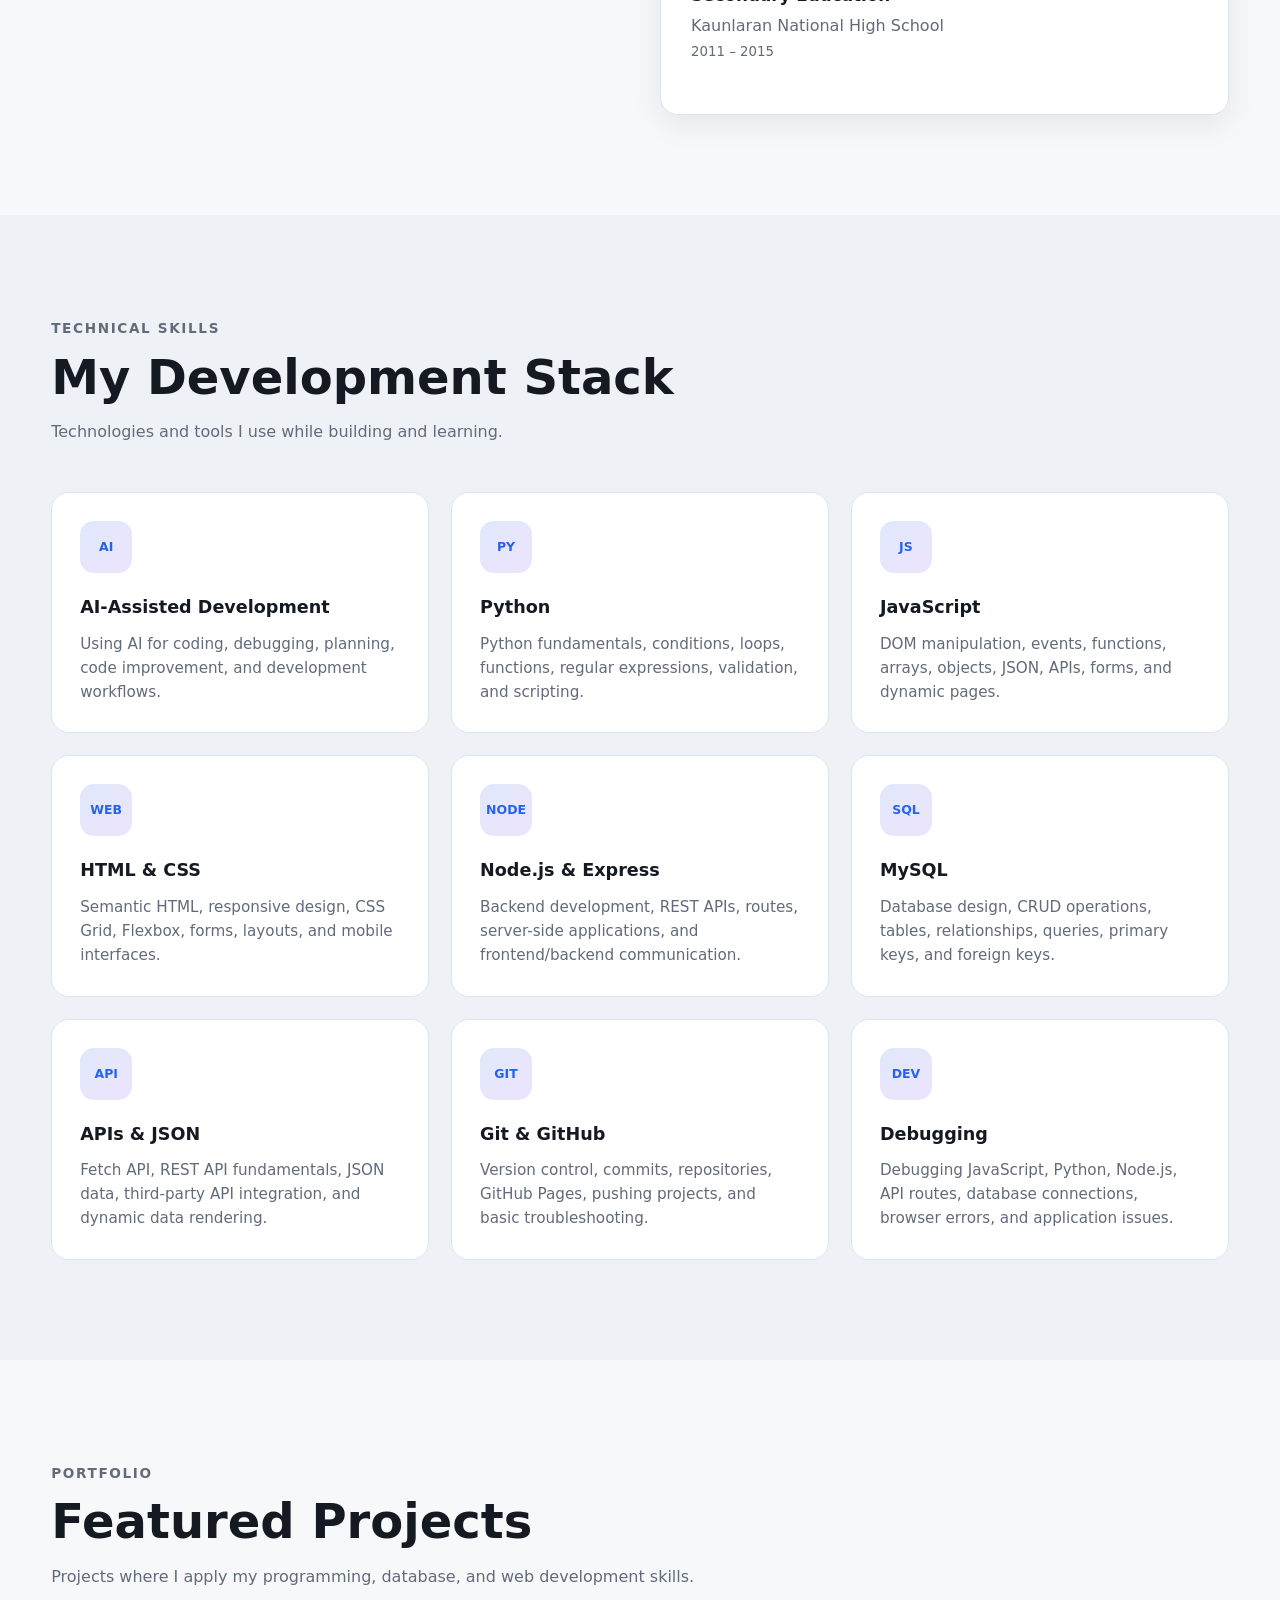
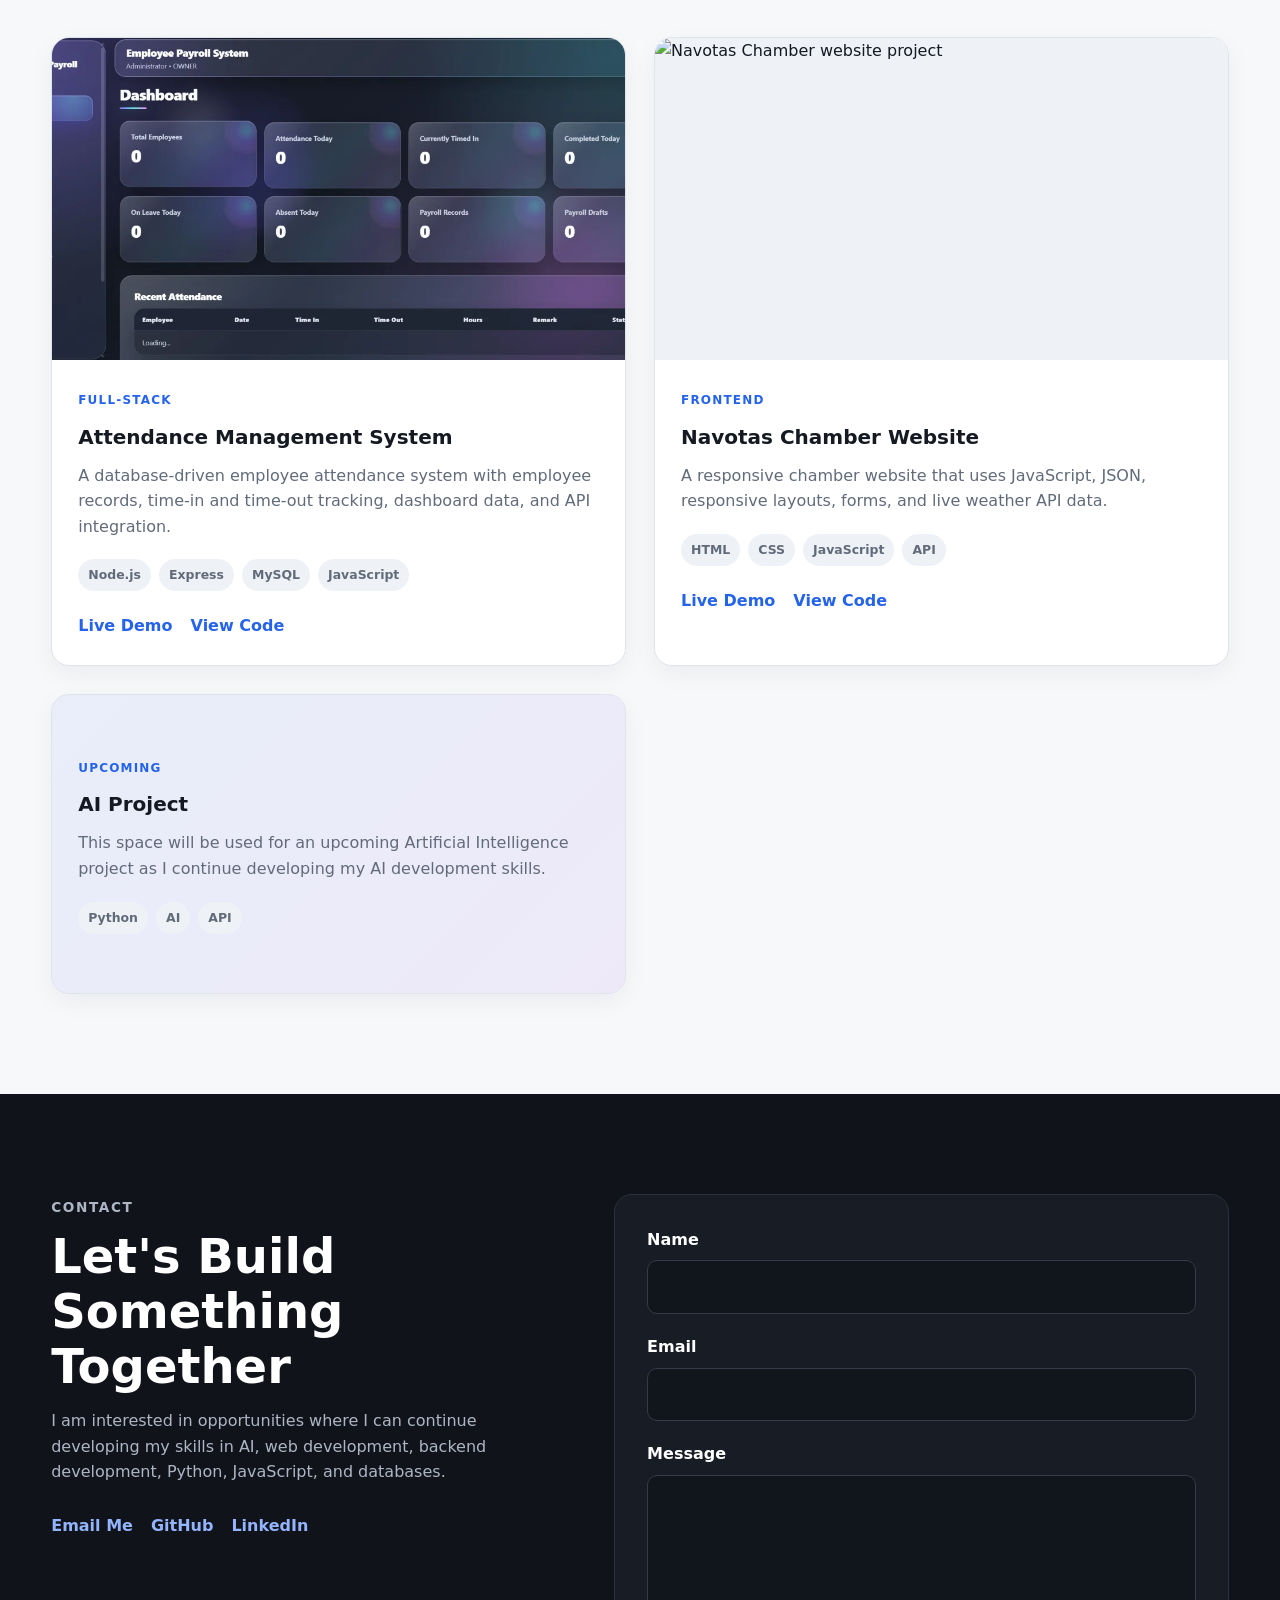
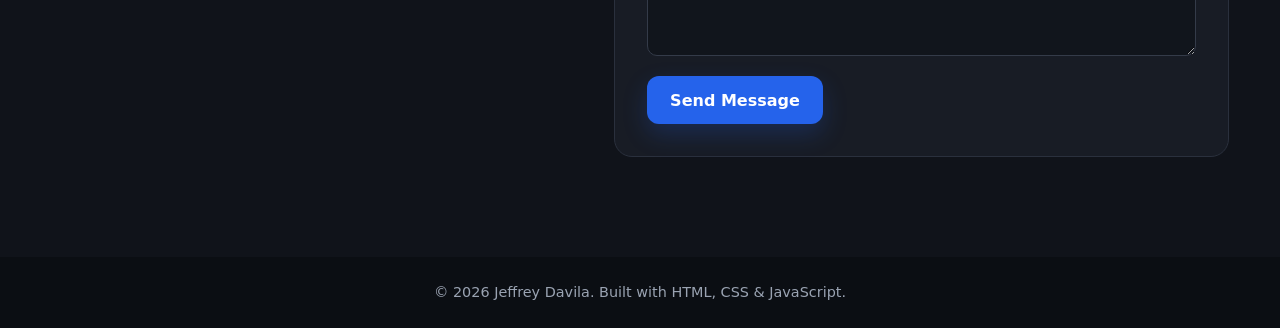
==== commit d9afa990: "Remove deleted SheetFix project" ====
--- a/index.html
+++ b/index.html
@@ -502,60 +502,14 @@
                     </article>
 
 
+                    
+
                     <article class="project-card">
 
                         <div class="project-image">
 
                             <img
-                                src="images/projects/sheetfix.webp"
-                                alt="SheetFix spreadsheet automation project"
-                            >
-
-                        </div>
-
-                        <div class="project-content">
-
-                            <span class="project-type">
-                                Automation
-                            </span>
-
-                            <h3>
-                                SheetFix
-                            </h3>
-
-                            <p>
-                                A spreadsheet-focused application designed
-                                to organize data, detect problems, validate
-                                records, and assist with repetitive data tasks.
-                            </p>
-
-                            <div class="project-tech">
-                                <span>JavaScript</span>
-                                <span>Data</span>
-                                <span>Automation</span>
-                            </div>
-
-                            <div class="project-links">
-                                <a href="#" class="project-link">
-                                    Live Demo
-                                </a>
-
-                                <a href="#" class="project-link">
-                                    View Code
-                                </a>
-                            </div>
-
-                        </div>
-
-                    </article>
-
-
-                    <article class="project-card">
-
-                        <div class="project-image">
-
-                            <img
-                                src="images/projects/chamber.webp"
+                                src="images/chamber.webp"
                                 alt="Navotas Chamber website project"
                             >
 
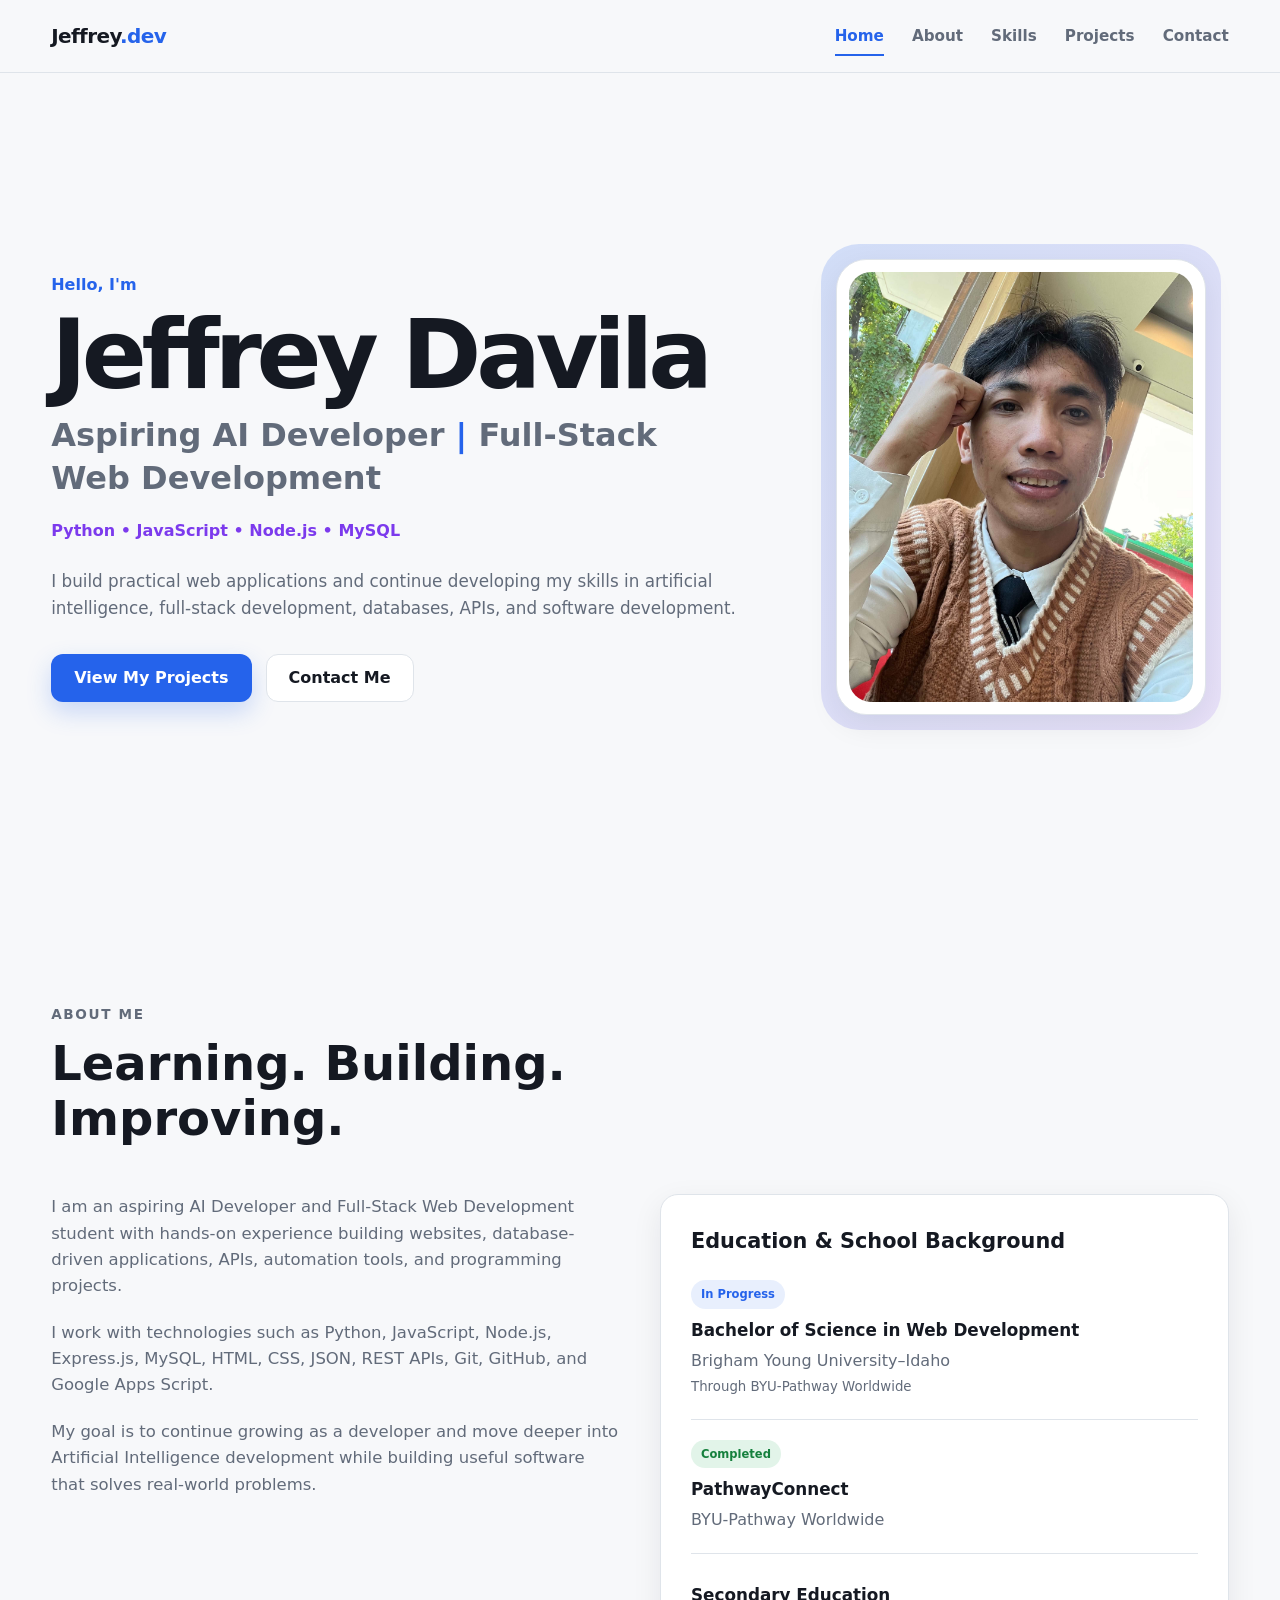
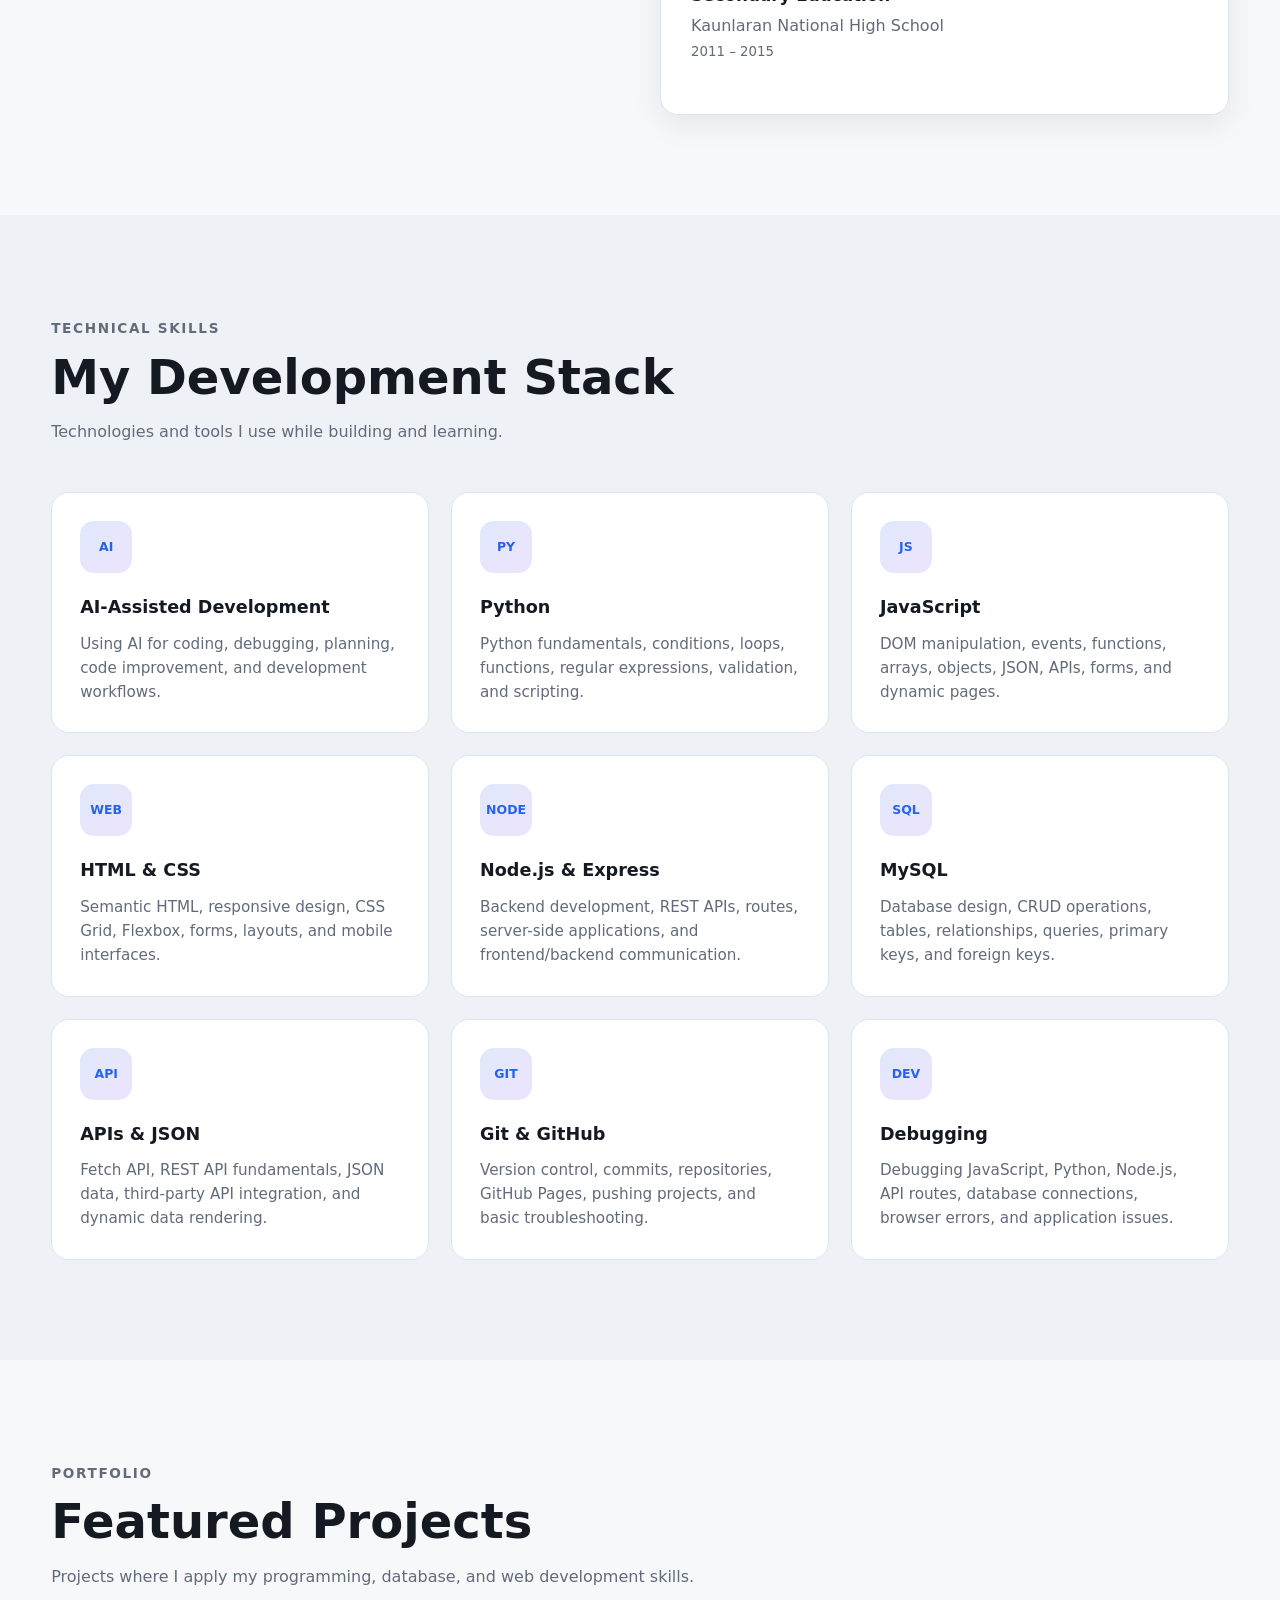
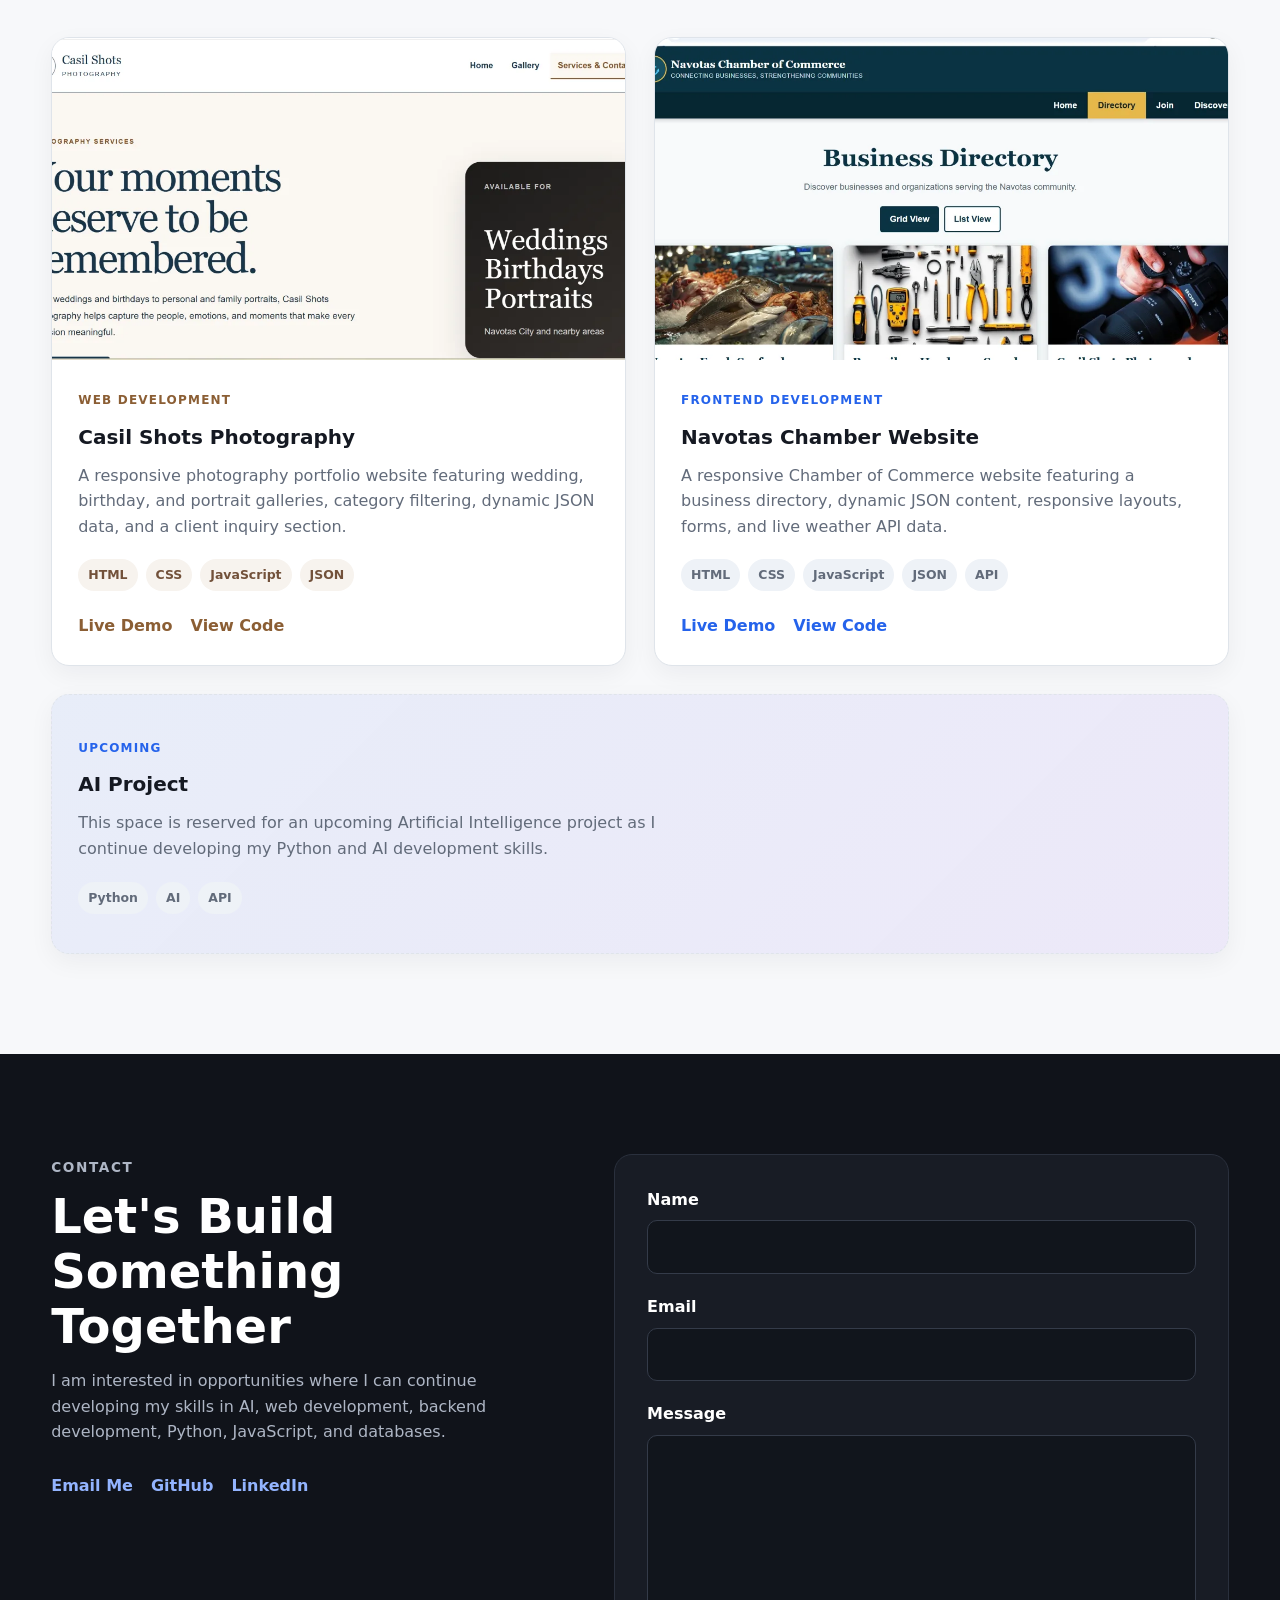
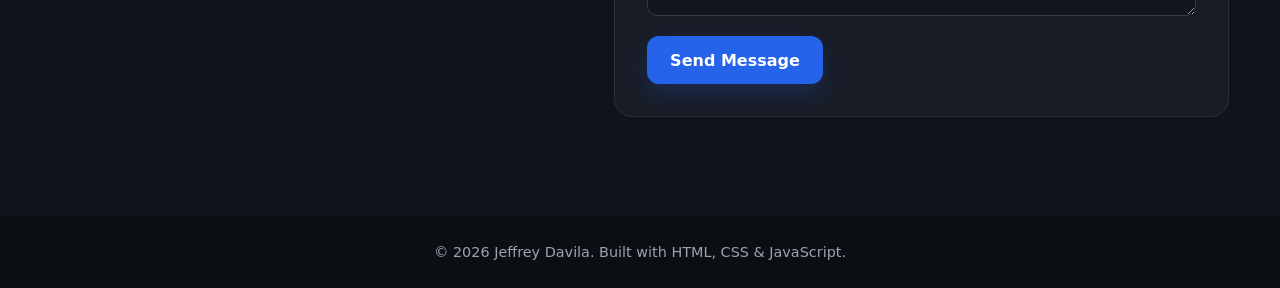
==== commit 4118e0dd: "Add chamber pages and update portfolio projects" ====
--- a/index.html
+++ b/index.html
@@ -1,5 +1,6 @@
 <!DOCTYPE html>
 <html lang="en">
+
 <head>
     <meta charset="UTF-8">
     <meta name="viewport" content="width=device-width, initial-scale=1.0">
@@ -157,13 +158,12 @@
                     </div>
 
 
-                    <!-- EDUCATION / SCHOOL BACKGROUND -->
+                    <!-- EDUCATION -->
                     <div class="education-card">
 
                         <h3>
                             Education & School Background
                         </h3>
-
 
                         <article class="education-item">
 
@@ -251,7 +251,6 @@
 
 
                 <div class="skills-grid">
-
 
                     <article class="skill-card">
 
@@ -452,14 +451,14 @@
 
                 <div class="projects-grid">
 
-
-                    <article class="project-card">
+                    <!-- CASIL SHOTS -->
+                    <article class="project-card casilshots-card">
 
                         <div class="project-image">
 
                             <img
-                                src="images/projects/attendance.webp"
-                                alt="Attendance Management System project"
+                                src="images/projects/casilshots.webp"
+                                alt="Casil Shots Photography website project"
                             >
 
                         </div>
@@ -467,78 +466,28 @@
                         <div class="project-content">
 
                             <span class="project-type">
-                                Full-Stack
+                                Web Development
                             </span>
 
                             <h3>
-                                Attendance Management System
+                                Casil Shots Photography
                             </h3>
 
                             <p>
-                                A database-driven employee attendance system
-                                with employee records, time-in and time-out
-                                tracking, dashboard data, and API integration.
-                            </p>
-
-                            <div class="project-tech">
-                                <span>Node.js</span>
-                                <span>Express</span>
-                                <span>MySQL</span>
-                                <span>JavaScript</span>
-                            </div>
-
-                            <div class="project-links">
-                                <a href="#" class="project-link">
-                                    Live Demo
-                                </a>
-
-                                <a href="#" class="project-link">
-                                    View Code
-                                </a>
-                            </div>
-
-                        </div>
-
-                    </article>
-
-
-                    
-
-                    <article class="project-card">
-
-                        <div class="project-image">
-
-                            <img
-                                src="images/chamber.webp"
-                                alt="Navotas Chamber website project"
-                            >
-
-                        </div>
-
-                        <div class="project-content">
-
-                            <span class="project-type">
-                                Frontend
-                            </span>
-
-                            <h3>
-                                Navotas Chamber Website
-                            </h3>
-
-                            <p>
-                                A responsive chamber website that uses
-                                JavaScript, JSON, responsive layouts,
-                                forms, and live weather API data.
+                                A responsive photography portfolio website featuring
+                                wedding, birthday, and portrait galleries, category
+                                filtering, dynamic JSON data, and a client inquiry section.
                             </p>
 
                             <div class="project-tech">
                                 <span>HTML</span>
                                 <span>CSS</span>
                                 <span>JavaScript</span>
-                                <span>API</span>
+                                <span>JSON</span>
                             </div>
 
                             <div class="project-links">
+
                                 <a href="#" class="project-link">
                                     Live Demo
                                 </a>
@@ -546,6 +495,60 @@
                                 <a href="#" class="project-link">
                                     View Code
                                 </a>
+
+                            </div>
+
+                        </div>
+
+                    </article>
+
+
+                    <!-- NAVOTAS CHAMBER -->
+                    <article class="project-card">
+
+                        <div class="project-image">
+
+                            <img
+                                src="images/projects/chamber.webp"
+                                alt="Navotas Chamber of Commerce website project"
+                            >
+
+                        </div>
+
+                        <div class="project-content">
+
+                            <span class="project-type">
+                                Frontend Development
+                            </span>
+
+                            <h3>
+                                Navotas Chamber Website
+                            </h3>
+
+                            <p>
+                                A responsive Chamber of Commerce website featuring
+                                a business directory, dynamic JSON content,
+                                responsive layouts, forms, and live weather API data.
+                            </p>
+
+                            <div class="project-tech">
+                                <span>HTML</span>
+                                <span>CSS</span>
+                                <span>JavaScript</span>
+                                <span>JSON</span>
+                                <span>API</span>
+                            </div>
+
+                            <div class="project-links">
+
+                                <a href="#" class="project-link">
+                                    Live Demo
+                                </a>
+
+                                <a href="#" class="project-link">
+                                    View Code
+                                </a>
+
                             </div>
 
                         </div>
@@ -567,9 +570,9 @@
                             </h3>
 
                             <p>
-                                This space will be used for an upcoming
-                                Artificial Intelligence project as I continue
-                                developing my AI development skills.
+                                This space is reserved for an upcoming Artificial
+                                Intelligence project as I continue developing my
+                                Python and AI development skills.
                             </p>
 
                             <div class="project-tech">
@@ -607,10 +610,9 @@
                         </h2>
 
                         <p>
-                            I am interested in opportunities where I can
-                            continue developing my skills in AI,
-                            web development, backend development,
-                            Python, JavaScript, and databases.
+                            I am interested in opportunities where I can continue
+                            developing my skills in AI, web development,
+                            backend development, Python, JavaScript, and databases.
                         </p>
 
                         <div class="contact-links">
@@ -619,7 +621,11 @@
                                 Email Me
                             </a>
 
-                            <a href="#" target="_blank" rel="noopener">
+                            <a
+                                href="https://github.com/jeffdavila01"
+                                target="_blank"
+                                rel="noopener"
+                            >
                                 GitHub
                             </a>
 
@@ -682,7 +688,10 @@
                         </div>
 
 
-                        <button type="submit" class="btn btn-primary">
+                        <button
+                            type="submit"
+                            class="btn btn-primary"
+                        >
                             Send Message
                         </button>
 
@@ -715,4 +724,5 @@
     <script src="scripts/main.js"></script>
 
 </body>
+
 </html>
--- a/styles/styles.css
+++ b/styles/styles.css
@@ -91,6 +91,7 @@
 
 .section-label {
     display: inline-block;
+
     margin-bottom: 10px;
 
     color: var(--primary);
@@ -123,10 +124,10 @@
 .site-header {
     position: sticky;
     top: 0;
+
     z-index: 1000;
 
-    background:
-        rgba(247, 248, 250, 0.92);
+    background: rgba(247, 248, 250, 0.92);
 
     border-bottom: 1px solid var(--border);
 
@@ -144,6 +145,7 @@
 .logo {
     font-size: 1.25rem;
     font-weight: 900;
+
     letter-spacing: -0.03em;
 }
 
@@ -154,6 +156,7 @@
 .main-navigation {
     display: flex;
     align-items: center;
+
     gap: 28px;
 }
 
@@ -165,7 +168,7 @@
     font-size: 0.95rem;
     font-weight: 700;
 
-    transition: 0.25s ease;
+    transition: color 0.25s ease;
 }
 
 .main-navigation a:hover,
@@ -177,6 +180,7 @@
     content: "";
 
     position: absolute;
+
     left: 0;
     bottom: -8px;
 
@@ -197,8 +201,8 @@
     display: none;
 
     border: 0;
+
     background: transparent;
-
     color: var(--text);
 
     font-size: 1.8rem;
@@ -222,9 +226,11 @@
 
 .hero-container {
     display: grid;
+
     grid-template-columns: 1.25fr 0.75fr;
 
     align-items: center;
+
     gap: 70px;
 }
 
@@ -251,6 +257,7 @@
     color: var(--text-soft);
 
     font-size: clamp(1.25rem, 3vw, 2rem);
+
     line-height: 1.35;
 }
 
@@ -268,6 +275,7 @@
 
 .hero-description {
     max-width: 700px;
+
     margin-top: 24px;
 
     color: var(--text-soft);
@@ -278,6 +286,7 @@
 .hero-buttons {
     display: flex;
     flex-wrap: wrap;
+
     gap: 14px;
 
     margin-top: 32px;
@@ -305,7 +314,8 @@
     transition:
         transform 0.2s ease,
         box-shadow 0.2s ease,
-        background 0.2s ease;
+        background 0.2s ease,
+        border-color 0.2s ease;
 }
 
 .btn:hover {
@@ -314,7 +324,7 @@
 
 .btn-primary {
     background: var(--primary);
-    color: white;
+    color: #ffffff;
 
     box-shadow:
         0 10px 25px rgba(37, 99, 235, 0.22);
@@ -326,6 +336,7 @@
 
 .btn-secondary {
     background: var(--surface);
+
     border-color: var(--border);
 }
 
@@ -350,11 +361,11 @@
 
     padding: 12px;
 
+    background: var(--surface);
+
     border: 1px solid var(--border);
     border-radius: 30px;
 
-    background: var(--surface);
-
     box-shadow: var(--shadow);
 }
 
@@ -362,7 +373,9 @@
     content: "";
 
     position: absolute;
+
     inset: -16px;
+
     z-index: -1;
 
     border-radius: 38px;
@@ -377,6 +390,7 @@
 
 .profile-card img {
     width: 100%;
+
     aspect-ratio: 4 / 5;
 
     object-fit: cover;
@@ -391,14 +405,17 @@
 
 .about-grid {
     display: grid;
+
     grid-template-columns: 1fr 1fr;
 
     gap: 40px;
+
     align-items: start;
 }
 
 .about-content {
     display: grid;
+
     gap: 20px;
 }
 
@@ -432,8 +449,9 @@
 }
 
 .education-item:first-of-type {
+    padding-top: 0;
+
     border-top: 0;
-    padding-top: 0;
 }
 
 .education-item h4 {
@@ -442,10 +460,7 @@
     font-size: 1.05rem;
 }
 
-.education-item p {
-    color: var(--text-soft);
-}
-
+.education-item p,
 .education-item small {
     color: var(--text-soft);
 }
@@ -455,10 +470,10 @@
 
     padding: 5px 10px;
 
-    border-radius: 999px;
-
     background: rgba(37, 99, 235, 0.1);
     color: var(--primary);
+
+    border-radius: 999px;
 
     font-size: 0.72rem;
     font-weight: 800;
@@ -480,6 +495,7 @@
 
 .skills-grid {
     display: grid;
+
     grid-template-columns:
         repeat(3, minmax(0, 1fr));
 
@@ -513,11 +529,10 @@
     height: 52px;
 
     display: grid;
+
     place-items: center;
 
     margin-bottom: 20px;
-
-    border-radius: 14px;
 
     background:
         linear-gradient(
@@ -528,6 +543,8 @@
 
     color: var(--primary);
 
+    border-radius: 14px;
+
     font-size: 0.78rem;
     font-weight: 900;
 }
@@ -551,6 +568,7 @@
 
 .projects-grid {
     display: grid;
+
     grid-template-columns:
         repeat(2, minmax(0, 1fr));
 
@@ -570,7 +588,8 @@
 
     transition:
         transform 0.25s ease,
-        box-shadow 0.25s ease;
+        box-shadow 0.25s ease,
+        border-color 0.25s ease;
 }
 
 .project-card:hover {
@@ -587,6 +606,7 @@
 
 .project-image img {
     width: 100%;
+
     aspect-ratio: 16 / 9;
 
     object-fit: cover;
@@ -613,6 +633,7 @@
     font-weight: 900;
 
     text-transform: uppercase;
+
     letter-spacing: 0.1em;
 }
 
@@ -629,6 +650,7 @@
 .project-tech {
     display: flex;
     flex-wrap: wrap;
+
     gap: 8px;
 
     margin-top: 20px;
@@ -638,10 +660,9 @@
     padding: 6px 10px;
 
     background: var(--surface-soft);
+    color: var(--text-soft);
 
     border-radius: 999px;
-
-    color: var(--text-soft);
 
     font-size: 0.78rem;
     font-weight: 700;
@@ -649,6 +670,7 @@
 
 .project-links {
     display: flex;
+
     gap: 18px;
 
     margin-top: 22px;
@@ -664,8 +686,45 @@
     text-decoration: underline;
 }
 
+
+/* =========================================
+   CASIL SHOTS PROJECT
+   ========================================= */
+
+.casilshots-card .project-image {
+    background: #f7f3ee;
+}
+
+.casilshots-card .project-type {
+    color: #8b5e34;
+}
+
+.casilshots-card .project-tech span {
+    background: #f7f3ee;
+    color: #72513a;
+}
+
+.casilshots-card .project-link {
+    color: #8b5e34;
+}
+
+.casilshots-card:hover {
+    border-color: rgba(139, 94, 52, 0.35);
+}
+
+.casilshots-card .project-image img {
+    object-position: center;
+}
+
+
+/* =========================================
+   FUTURE AI PROJECT
+   ========================================= */
+
 .future-project {
-    min-height: 300px;
+    grid-column: 1 / -1;
+
+    min-height: 260px;
 
     display: flex;
     align-items: center;
@@ -676,6 +735,12 @@
             rgba(37, 99, 235, 0.07),
             rgba(124, 58, 237, 0.08)
         );
+
+    border-style: dashed;
+}
+
+.future-project .project-content {
+    max-width: 700px;
 }
 
 
@@ -685,14 +750,16 @@
 
 .contact-section {
     background: #10131a;
-    color: white;
+    color: #ffffff;
 }
 
 .contact-container {
     display: grid;
+
     grid-template-columns: 0.9fr 1.1fr;
 
     gap: 60px;
+
     align-items: start;
 }
 
@@ -703,6 +770,7 @@
 .contact-links {
     display: flex;
     flex-wrap: wrap;
+
     gap: 18px;
 
     margin-top: 28px;
@@ -715,7 +783,7 @@
 }
 
 .contact-links a:hover {
-    color: white;
+    color: #ffffff;
 }
 
 .contact-form {
@@ -729,6 +797,7 @@
 
 .form-group {
     display: grid;
+
     gap: 8px;
 
     margin-bottom: 20px;
@@ -744,11 +813,11 @@
 
     padding: 13px 14px;
 
+    background: #11151c;
+    color: #ffffff;
+
     border: 1px solid #343b49;
     border-radius: 10px;
-
-    background: #11151c;
-    color: white;
 
     outline: none;
 }
@@ -790,6 +859,7 @@
 
 .reveal {
     opacity: 0;
+
     transform: translateY(24px);
 
     transition:
@@ -799,6 +869,7 @@
 
 .reveal.visible {
     opacity: 1;
+
     transform: translateY(0);
 }
 
@@ -821,6 +892,12 @@
 
     .hero-image {
         order: 2;
+
+        justify-content: flex-start;
+    }
+
+    .profile-card {
+        max-width: 320px;
     }
 
     .skills-grid {
@@ -832,18 +909,14 @@
         grid-template-columns: 1fr;
     }
 
-    .hero-image {
-        justify-content: flex-start;
-    }
-
-    .profile-card {
-        max-width: 320px;
-    }
-}
-
-
-/* =========================================
-   MOBILE NAVIGATION
+    .future-project {
+        grid-column: auto;
+    }
+}
+
+
+/* =========================================
+   MOBILE
    ========================================= */
 
 @media (max-width: 720px) {
@@ -864,6 +937,7 @@
         right: 0;
 
         display: none;
+
         flex-direction: column;
         align-items: stretch;
 
@@ -915,6 +989,10 @@
 
     .skills-grid {
         grid-template-columns: 1fr;
+    }
+
+    .project-links {
+        flex-wrap: wrap;
     }
 
     .contact-form {
